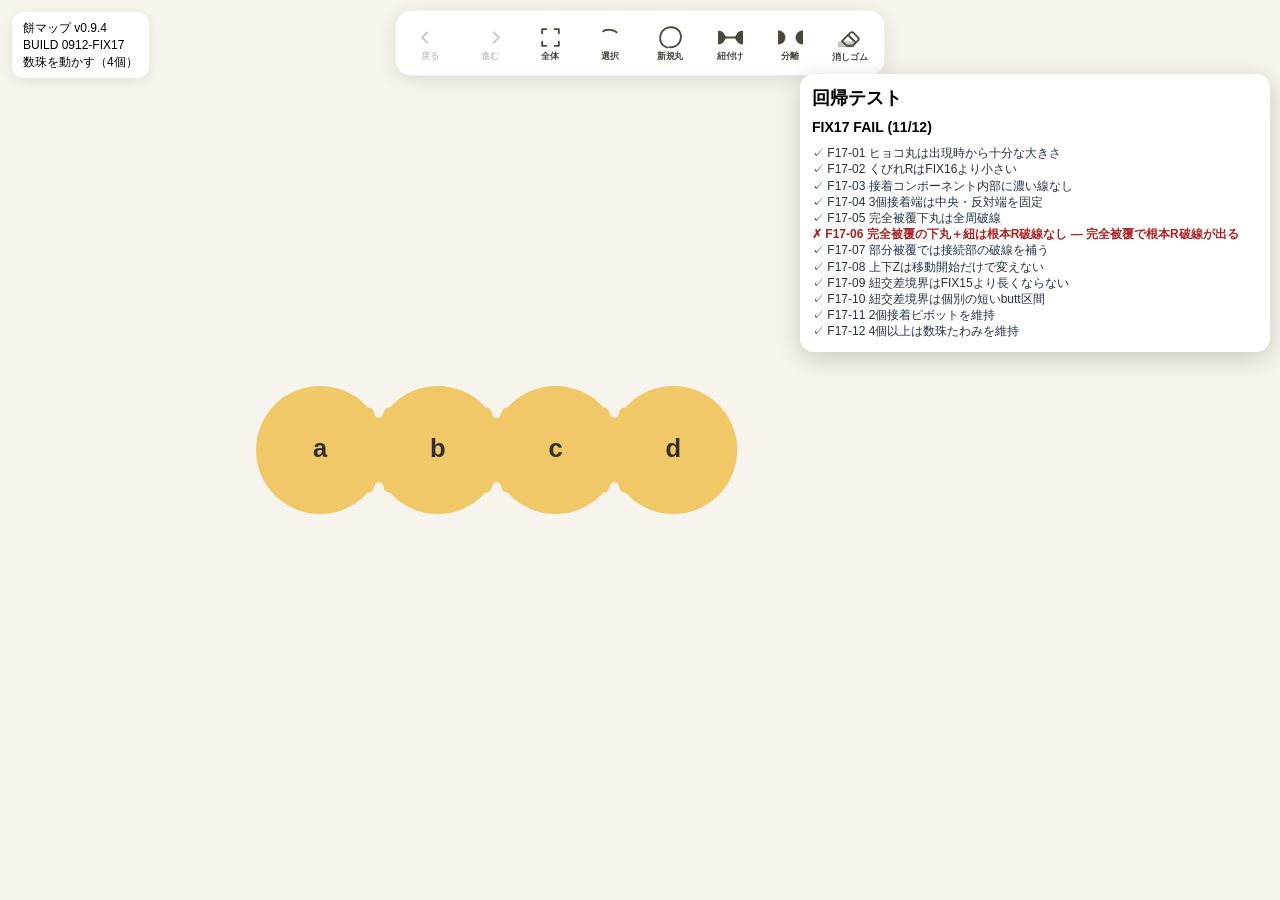
==== regression.html @ a279196e "Load FIX17 regression page" ====
<!doctype html><html lang="ja"><head><meta charset="utf-8"><meta name="viewport" content="width=device-width,initial-scale=1,maximum-scale=1,user-scalable=no,viewport-fit=cover"><title>餅マップ 回帰テスト FIX17</title><link rel="stylesheet" href="style.css?v=0912-fix17"><style>#regressionPanel{position:fixed;top:74px;right:10px;z-index:20000;width:min(470px,49vw);max-height:calc(100vh - 84px);overflow:auto;background:rgba(255,255,255,.96);padding:12px;border-radius:14px;box-shadow:0 6px 26px rgba(0,0,0,.18);font-size:12px;line-height:1.35}#regressionPanel h2,#regressionPanel h3{margin:0 0 8px}.pass{color:#234}.fail{color:#a22;font-weight:700}@media(max-width:760px){#regressionPanel{width:calc(100vw - 20px);max-height:40vh;top:auto;bottom:10px}}</style></head><body>
<div id="wrap"><svg id="stage" viewBox="0 0 1000 700" preserveAspectRatio="xMidYMid meet"><defs><filter id="outerShadow"><feGaussianBlur in="SourceAlpha" stdDeviation="5"/></filter><filter id="overlapShadow"><feGaussianBlur in="SourceAlpha" stdDeviation="2.2"/></filter></defs><g id="world"><g id="shadowLayer"></g><g id="linksLayer"></g><g id="mergeLayer"></g><g id="liveLayer"></g><g id="overlapLayer"></g><g id="nodesLayer"></g><g id="hiddenLayer"></g><g id="inkLayer"></g><g id="uiLayer"></g></g></svg><div id="status">餅マップ v0.9.4<br>BUILD 0912-FIX17 TEST<br>待機中</div>
<div id="controls"><button id="undoBtn" disabled aria-label="戻る"><svg class="tool-icon" viewBox="0 0 24 24"><path d="M9 7 4 12l5 5"/></svg><span class="tool-label">戻る</span></button><button id="redoBtn" disabled aria-label="進む"><svg class="tool-icon" viewBox="0 0 24 24"><path d="m15 7 5 5-5 5"/></svg><span class="tool-label">進む</span></button><button id="fitBtn" aria-label="全体表示"><svg class="tool-icon" viewBox="0 0 24 24"><path d="M8 4H4v4M16 4h4v4M4 16v4h4M20 16v4h-4"/></svg><span class="tool-label">全体</span></button><button id="selectBtn" aria-label="選択"><svg class="tool-icon" viewBox="0 0 24 24"><path d="M5 6c2-2 10-2 13 1"/></svg><span class="tool-label">選択</span></button><button id="newBtn" aria-label="新規丸"><svg class="tool-icon custom-icon" viewBox="0 0 28 28"><path data-icon-part="scribble" d="M10.5 25.2C4.2 23.8 1.3 18.1 2.7 11.8 4.2 5.1 10.4 1.5 17.1 2.8 23.9 4.1 27.2 10.6 25.1 17.2 23.4 22.7 18.2 25.5 12.8 24.9"/></svg><span class="tool-label">新規丸</span></button><button id="linkBtn" aria-label="紐付け"><svg class="tool-icon custom-icon" viewBox="0 0 28 22"><path data-icon-part="fill" d="M0 3.3C4.7 3.3 6.6 5.6 7.8 8.4 8.2 9.4 8.8 9.8 10 9.8H18C19.2 9.8 19.8 9.4 20.2 8.4 21.4 5.6 23.3 3.3 28 3.3V18.7C23.3 18.7 21.4 16.4 20.2 13.6 19.8 12.6 19.2 12.2 18 12.2H10C8.8 12.2 8.2 12.6 7.8 13.6 6.6 16.4 4.7 18.7 0 18.7Z"/></svg><span class="tool-label">紐付け</span></button><button id="detachBtn" aria-label="分離"><svg class="tool-icon custom-icon" viewBox="0 0 28 22"><path data-icon-part="fill" d="M0 3.2C5 3.2 7.1 6.1 8.2 9.3V12.7C7.1 15.9 5 18.8 0 18.8Z"/><path data-icon-part="fill" d="M28 3.2C23 3.2 20.9 6.1 19.8 9.3V12.7C20.9 15.9 23 18.8 28 18.8Z"/></svg><span class="tool-label">分離</span></button><button id="eraseBtn" aria-label="消しゴム"><svg class="tool-icon icon-eraser" viewBox="0 0 30 24"><path data-icon-part="paper" d="M2 16.2H18.8V22H2Z" fill="currentColor" stroke="none" opacity=".32"/><path d="M6.2 15.8 14.7 7.3c1-1 2.5-1 3.5 0l4.5 4.5c1 1 1 2.5 0 3.5l-5.2 5.2H10.9Z" fill="none" stroke="currentColor" stroke-width="1.9"/><path data-icon-part="divider" d="m12.6 9.4 7 7" fill="none" stroke="currentColor" stroke-width="1.9"/></svg><span class="tool-label">消しゴム</span></button></div>
<div id="contextMenu"><button id="ctxSelect">選択</button><button id="ctxNew">新規丸</button><button id="ctxDelete">削除</button><button id="ctxLink">紐付け（仮）</button><button id="ctxDetach">分離</button></div><div id="confirmDelete"><div class="msg" id="deleteMsg"></div><div class="actions"><button id="cancelDelete">キャンセル</button><button id="doDelete" class="danger">削除</button></div></div><div id="help">回帰テスト</div></div><div id="regressionPanel"><h2>回帰テスト</h2><div id="regressionResults"></div><div id="scenarioButtons"></div></div>
<script src="app-core.js?v=0912-fix17"></script><script src="app-render.js?v=0912-fix17"></script><script src="app-gesture.js?v=0912-fix17"></script><script src="app-ui.js?v=0912-fix17"></script><script src="app-fix6.js?v=0912-fix17"></script><script src="app-fix7.js?v=0912-fix17"></script><script src="app-fix8.js?v=0912-fix17"></script><script src="app-fix9.js?v=0912-fix17"></script><script src="app-fix10.js?v=0912-fix17"></script><script src="app-fix11.js?v=0912-fix17"></script><script src="app-fix12.js?v=0912-fix17"></script><script src="app-fix13.js?v=0912-fix17"></script><script src="app-fix13b.js?v=0912-fix17"></script><script src="app-fix14.js?v=0912-fix17"></script><script src="app-fix14b.js?v=0912-fix17"></script><script src="app-fix15.js?v=0912-fix17"></script><script src="app-fix16.js?v=0912-fix17"></script><script src="app-fix17.js?v=0912-fix17"></script><script src="app-regression17.js?v=0912-fix17"></script></body></html>
---- style.css ----
*{box-sizing:border-box;-webkit-user-select:none;user-select:none;-webkit-touch-callout:none}
html,body{margin:0;width:100%;height:100%;overflow:hidden;background:#f7f4ed;overscroll-behavior:none;touch-action:none;font-family:-apple-system,BlinkMacSystemFont,"Hiragino Sans","Yu Gothic",sans-serif}
#wrap{position:fixed;inset:0;overflow:hidden;touch-action:none}
svg{width:100%;height:100%;display:block;touch-action:none}
.node,.merge-body,.link-body,.live-tip{fill:#f0c867;stroke:#f0c867}.node{stroke:none}.merge-body,.link-body{fill:none;stroke-linecap:round;stroke-linejoin:round;pointer-events:none}.merge-blob{fill:#f0c867;stroke:none;pointer-events:none}.rim{fill:none;stroke:rgba(45,45,45,.07);stroke-width:1.1;stroke-dasharray:4 8;pointer-events:none}.label{fill:#303030;font-size:20px;font-weight:700;text-anchor:middle;dominant-baseline:middle;pointer-events:none}.hidden-outline{fill:none;stroke:#897552;stroke-width:3;stroke-dasharray:9 8;opacity:.9;pointer-events:none}.draw-stroke{fill:none;stroke:#6f6555;stroke-width:5;stroke-linecap:round;stroke-linejoin:round;opacity:.72;pointer-events:none}.pending-x{fill:none;stroke:#6f6555;stroke-width:5;stroke-linecap:round;opacity:.5;pointer-events:none}.resize-ring{fill:none;stroke:#8a7652;stroke-width:3;stroke-dasharray:8 7;pointer-events:none;animation:pulse .7s ease-in-out infinite alternate}.edit-handle{fill:#fff;stroke:#8a7652;stroke-width:4;pointer-events:none}.edit-guide{fill:none;stroke:#8a7652;stroke-width:2;stroke-dasharray:6 7;opacity:.55;pointer-events:none}.cut-ready{fill:none;stroke:#8a7652;stroke-width:3;stroke-dasharray:5 5;opacity:.85;pointer-events:none}.contact-hint-bg{fill:rgba(255,255,255,.94);stroke:rgba(80,65,40,.12);stroke-width:1}.contact-hint{fill:#4f493e;font-size:12px;font-weight:700;text-anchor:middle;dominant-baseline:middle;pointer-events:none}.f13-lasso{fill:rgba(111,101,85,.05);stroke:#6f6555;stroke-width:2.2;stroke-dasharray:7 6;stroke-linecap:round;stroke-linejoin:round;pointer-events:none}@keyframes pulse{from{opacity:.45}to{opacity:1}}
#status{position:fixed;top:calc(12px + env(safe-area-inset-top));left:12px;z-index:10;background:rgba(255,255,255,.92);padding:8px 11px;border-radius:12px;font-size:12px;line-height:1.4;backdrop-filter:blur(8px);-webkit-backdrop-filter:blur(8px);box-shadow:0 3px 14px rgba(0,0,0,.08);pointer-events:none}
#controls{position:fixed!important;left:50%!important;right:auto!important;top:calc(10px + env(safe-area-inset-top))!important;bottom:auto!important;transform:translateX(-50%);z-index:9999!important;display:flex;flex-wrap:nowrap;align-items:center;gap:2px;max-width:calc(100vw - 28px);overflow-x:auto;overflow-y:hidden;padding:5px;background:rgba(255,255,255,.92);border:1px solid rgba(70,60,45,.08);border-radius:16px;box-shadow:0 4px 18px rgba(0,0,0,.10);backdrop-filter:blur(10px);-webkit-backdrop-filter:blur(10px);pointer-events:auto;scrollbar-width:none}#controls::-webkit-scrollbar{display:none}
button{touch-action:manipulation;border:0;border-radius:12px;padding:9px 12px;background:rgba(255,255,255,.96);box-shadow:0 3px 14px rgba(0,0,0,.10);font-weight:700;font-size:13px;color:#333}
#controls button{flex:0 0 58px;width:58px;height:54px;min-width:58px;padding:3px 2px 2px;display:flex;flex-direction:column;align-items:center;justify-content:center;gap:1px;background:transparent;box-shadow:none;border-radius:11px;color:#4c473f}
#controls button:active{transform:translateY(1px);background:rgba(111,101,85,.10)}#controls button.active{background:#6f6555;color:#fff}#controls button.held{outline:2px solid rgba(111,101,85,.58);outline-offset:-3px;box-shadow:inset 0 0 0 2px rgba(255,255,255,.55)}#controls button.active.held{outline-color:rgba(255,255,255,.9)}#controls button:disabled{opacity:.30}
.tool-icon{width:25px;height:25px;display:block;fill:none;stroke:currentColor;stroke-width:1.8;stroke-linecap:round;stroke-linejoin:round;pointer-events:none;overflow:visible}.tool-icon.icon-eraser{width:29px;height:27px}.tool-label{display:block;font-size:9px;line-height:11px;font-weight:700;white-space:nowrap;letter-spacing:-.2px;pointer-events:none}.custom-icon [data-icon-part="fill"]{fill:currentColor;stroke:none}.custom-icon [data-icon-part="scribble"]{fill:none;stroke:currentColor;stroke-width:2;stroke-linecap:round;stroke-linejoin:round}
.selection-ring{fill:none;stroke:#6f6555;stroke-width:2.5;stroke-dasharray:7 6;pointer-events:none}.link-selection{fill:none;stroke:#6f6555;stroke-width:3;stroke-dasharray:7 6;pointer-events:none}
#confirmDelete{display:none;position:fixed;left:50%;bottom:calc(24px + env(safe-area-inset-bottom));transform:translateX(-50%);z-index:20;background:rgba(255,255,255,.96);border-radius:16px;padding:12px;box-shadow:0 7px 24px rgba(0,0,0,.16);min-width:260px;text-align:center}#confirmDelete .msg{font-size:13px;margin-bottom:10px}#confirmDelete .actions{display:flex;gap:8px;justify-content:center}#confirmDelete .danger{background:#b84a3b;color:#fff}
#contextMenu{display:none;position:fixed;z-index:10050;min-width:150px;padding:7px;background:rgba(255,255,255,.98);border-radius:12px;box-shadow:0 8px 28px rgba(0,0,0,.18)}#contextMenu button{display:block;width:100%;text-align:left;box-shadow:none;background:transparent;padding:9px 10px}#contextMenu button:hover{background:rgba(111,101,85,.10)}#help{display:none!important}
@media(max-width:680px){#status{font-size:11px;padding:7px 9px}#controls{left:auto!important;right:8px!important;transform:none;max-width:calc(100vw - 16px)}#controls button{flex-basis:55px;width:55px;min-width:55px}.tool-label{font-size:8.5px}}
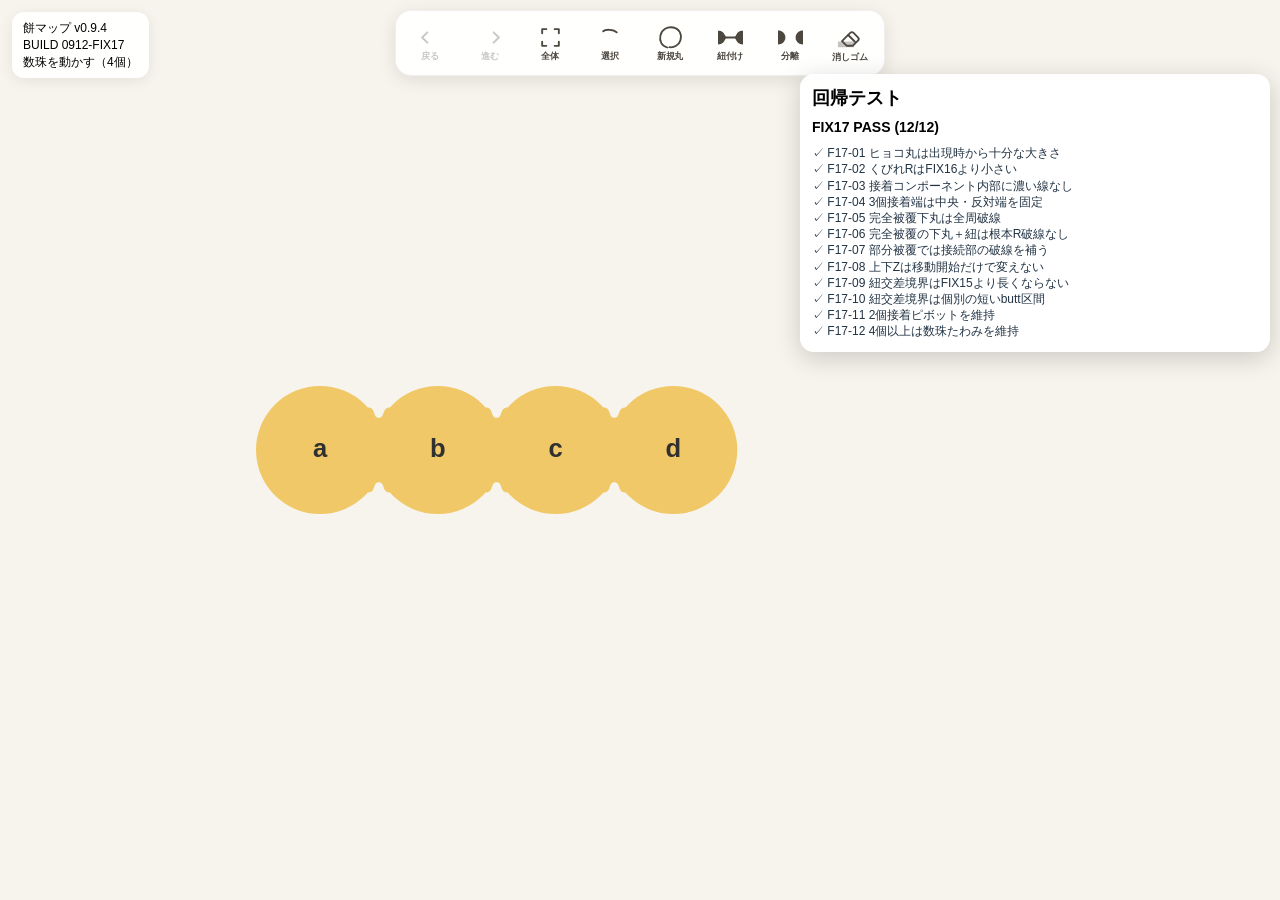
==== commit 7b491d45: "Load FIX17b in regression fixture" ====
--- a/regression.html
+++ b/regression.html
@@ -1,5 +1 @@
-<!doctype html><html lang="ja"><head><meta charset="utf-8"><meta name="viewport" content="width=device-width,initial-scale=1,maximum-scale=1,user-scalable=no,viewport-fit=cover"><title>餅マップ 回帰テスト FIX17</title><link rel="stylesheet" href="style.css?v=0912-fix17"><style>#regressionPanel{position:fixed;top:74px;right:10px;z-index:20000;width:min(470px,49vw);max-height:calc(100vh - 84px);overflow:auto;background:rgba(255,255,255,.96);padding:12px;border-radius:14px;box-shadow:0 6px 26px rgba(0,0,0,.18);font-size:12px;line-height:1.35}#regressionPanel h2,#regressionPanel h3{margin:0 0 8px}.pass{color:#234}.fail{color:#a22;font-weight:700}@media(max-width:760px){#regressionPanel{width:calc(100vw - 20px);max-height:40vh;top:auto;bottom:10px}}</style></head><body>
-<div id="wrap"><svg id="stage" viewBox="0 0 1000 700" preserveAspectRatio="xMidYMid meet"><defs><filter id="outerShadow"><feGaussianBlur in="SourceAlpha" stdDeviation="5"/></filter><filter id="overlapShadow"><feGaussianBlur in="SourceAlpha" stdDeviation="2.2"/></filter></defs><g id="world"><g id="shadowLayer"></g><g id="linksLayer"></g><g id="mergeLayer"></g><g id="liveLayer"></g><g id="overlapLayer"></g><g id="nodesLayer"></g><g id="hiddenLayer"></g><g id="inkLayer"></g><g id="uiLayer"></g></g></svg><div id="status">餅マップ v0.9.4<br>BUILD 0912-FIX17 TEST<br>待機中</div>
-<div id="controls"><button id="undoBtn" disabled aria-label="戻る"><svg class="tool-icon" viewBox="0 0 24 24"><path d="M9 7 4 12l5 5"/></svg><span class="tool-label">戻る</span></button><button id="redoBtn" disabled aria-label="進む"><svg class="tool-icon" viewBox="0 0 24 24"><path d="m15 7 5 5-5 5"/></svg><span class="tool-label">進む</span></button><button id="fitBtn" aria-label="全体表示"><svg class="tool-icon" viewBox="0 0 24 24"><path d="M8 4H4v4M16 4h4v4M4 16v4h4M20 16v4h-4"/></svg><span class="tool-label">全体</span></button><button id="selectBtn" aria-label="選択"><svg class="tool-icon" viewBox="0 0 24 24"><path d="M5 6c2-2 10-2 13 1"/></svg><span class="tool-label">選択</span></button><button id="newBtn" aria-label="新規丸"><svg class="tool-icon custom-icon" viewBox="0 0 28 28"><path data-icon-part="scribble" d="M10.5 25.2C4.2 23.8 1.3 18.1 2.7 11.8 4.2 5.1 10.4 1.5 17.1 2.8 23.9 4.1 27.2 10.6 25.1 17.2 23.4 22.7 18.2 25.5 12.8 24.9"/></svg><span class="tool-label">新規丸</span></button><button id="linkBtn" aria-label="紐付け"><svg class="tool-icon custom-icon" viewBox="0 0 28 22"><path data-icon-part="fill" d="M0 3.3C4.7 3.3 6.6 5.6 7.8 8.4 8.2 9.4 8.8 9.8 10 9.8H18C19.2 9.8 19.8 9.4 20.2 8.4 21.4 5.6 23.3 3.3 28 3.3V18.7C23.3 18.7 21.4 16.4 20.2 13.6 19.8 12.6 19.2 12.2 18 12.2H10C8.8 12.2 8.2 12.6 7.8 13.6 6.6 16.4 4.7 18.7 0 18.7Z"/></svg><span class="tool-label">紐付け</span></button><button id="detachBtn" aria-label="分離"><svg class="tool-icon custom-icon" viewBox="0 0 28 22"><path data-icon-part="fill" d="M0 3.2C5 3.2 7.1 6.1 8.2 9.3V12.7C7.1 15.9 5 18.8 0 18.8Z"/><path data-icon-part="fill" d="M28 3.2C23 3.2 20.9 6.1 19.8 9.3V12.7C20.9 15.9 23 18.8 28 18.8Z"/></svg><span class="tool-label">分離</span></button><button id="eraseBtn" aria-label="消しゴム"><svg class="tool-icon icon-eraser" viewBox="0 0 30 24"><path data-icon-part="paper" d="M2 16.2H18.8V22H2Z" fill="currentColor" stroke="none" opacity=".32"/><path d="M6.2 15.8 14.7 7.3c1-1 2.5-1 3.5 0l4.5 4.5c1 1 1 2.5 0 3.5l-5.2 5.2H10.9Z" fill="none" stroke="currentColor" stroke-width="1.9"/><path data-icon-part="divider" d="m12.6 9.4 7 7" fill="none" stroke="currentColor" stroke-width="1.9"/></svg><span class="tool-label">消しゴム</span></button></div>
-<div id="contextMenu"><button id="ctxSelect">選択</button><button id="ctxNew">新規丸</button><button id="ctxDelete">削除</button><button id="ctxLink">紐付け（仮）</button><button id="ctxDetach">分離</button></div><div id="confirmDelete"><div class="msg" id="deleteMsg"></div><div class="actions"><button id="cancelDelete">キャンセル</button><button id="doDelete" class="danger">削除</button></div></div><div id="help">回帰テスト</div></div><div id="regressionPanel"><h2>回帰テスト</h2><div id="regressionResults"></div><div id="scenarioButtons"></div></div>
-<script src="app-core.js?v=0912-fix17"></script><script src="app-render.js?v=0912-fix17"></script><script src="app-gesture.js?v=0912-fix17"></script><script src="app-ui.js?v=0912-fix17"></script><script src="app-fix6.js?v=0912-fix17"></script><script src="app-fix7.js?v=0912-fix17"></script><script src="app-fix8.js?v=0912-fix17"></script><script src="app-fix9.js?v=0912-fix17"></script><script src="app-fix10.js?v=0912-fix17"></script><script src="app-fix11.js?v=0912-fix17"></script><script src="app-fix12.js?v=0912-fix17"></script><script src="app-fix13.js?v=0912-fix17"></script><script src="app-fix13b.js?v=0912-fix17"></script><script src="app-fix14.js?v=0912-fix17"></script><script src="app-fix14b.js?v=0912-fix17"></script><script src="app-fix15.js?v=0912-fix17"></script><script src="app-fix16.js?v=0912-fix17"></script><script src="app-fix17.js?v=0912-fix17"></script><script src="app-regression17.js?v=0912-fix17"></script></body></html>+<!doctype html><html lang="ja"><head><meta charset="utf-8"><meta name="viewport" content="width=device-width,initial-scale=1,maximum-scale=1,user-scalable=no,viewport-fit=cover"><title>餅マップ 回帰テスト FIX17</title><link rel="stylesheet" href="style.css?v=0912-fix17"><style>#regressionPanel{position:fixed;top:74px;right:10px;z-index:20000;width:min(470px,49vw);max-height:calc(100vh - 84px);overflow:auto;background:rgba(255,255,255,.96);padding:12px;border-radius:14px;box-shadow:0 6px 26px rgba(0,0,0,.18);font-size:12px;line-height:1.35}#regressionPanel h2,#regressionPanel h3{margin:0 0 8px}.pass{color:#234}.fail{color:#a22;font-weight:700}@media(max-width:760px){#regressionPanel{width:calc(100vw - 20px);max-height:40vh;top:auto;bottom:10px}}</style></head><body><div id="wrap"><svg id="stage" viewBox="0 0 1000 700" preserveAspectRatio="xMidYMid meet"><defs><filter id="outerShadow"><feGaussianBlur in="SourceAlpha" stdDeviation="5"/></filter><filter id="overlapShadow"><feGaussianBlur in="SourceAlpha" stdDeviation="2.2"/></filter></defs><g id="world"><g id="shadowLayer"></g><g id="linksLayer"></g><g id="mergeLayer"></g><g id="liveLayer"></g><g id="overlapLayer"></g><g id="nodesLayer"></g><g id="hiddenLayer"></g><g id="inkLayer"></g><g id="uiLayer"></g></g></svg><div id="status">餅マップ v0.9.4<br>BUILD 0912-FIX17 TEST<br>待機中</div><div id="controls"><button id="undoBtn" disabled aria-label="戻る"><svg class="tool-icon" viewBox="0 0 24 24"><path d="M9 7 4 12l5 5"/></svg><span class="tool-label">戻る</span></button><button id="redoBtn" disabled aria-label="進む"><svg class="tool-icon" viewBox="0 0 24 24"><path d="m15 7 5 5-5 5"/></svg><span class="tool-label">進む</span></button><button id="fitBtn" aria-label="全体表示"><svg class="tool-icon" viewBox="0 0 24 24"><path d="M8 4H4v4M16 4h4v4M4 16v4h4M20 16v4h-4"/></svg><span class="tool-label">全体</span></button><button id="selectBtn" aria-label="選択"><svg class="tool-icon" viewBox="0 0 24 24"><path d="M5 6c2-2 10-2 13 1"/></svg><span class="tool-label">選択</span></button><button id="newBtn" aria-label="新規丸"><svg class="tool-icon custom-icon" viewBox="0 0 28 28"><path data-icon-part="scribble" d="M10.5 25.2C4.2 23.8 1.3 18.1 2.7 11.8 4.2 5.1 10.4 1.5 17.1 2.8 23.9 4.1 27.2 10.6 25.1 17.2 23.4 22.7 18.2 25.5 12.8 24.9"/></svg><span class="tool-label">新規丸</span></button><button id="linkBtn" aria-label="紐付け"><svg class="tool-icon custom-icon" viewBox="0 0 28 22"><path data-icon-part="fill" d="M0 3.3C4.7 3.3 6.6 5.6 7.8 8.4 8.2 9.4 8.8 9.8 10 9.8H18C19.2 9.8 19.8 9.4 20.2 8.4 21.4 5.6 23.3 3.3 28 3.3V18.7C23.3 18.7 21.4 16.4 20.2 13.6 19.8 12.6 19.2 12.2 18 12.2H10C8.8 12.2 8.2 12.6 7.8 13.6 6.6 16.4 4.7 18.7 0 18.7Z"/></svg><span class="tool-label">紐付け</span></button><button id="detachBtn" aria-label="分離"><svg class="tool-icon custom-icon" viewBox="0 0 28 22"><path data-icon-part="fill" d="M0 3.2C5 3.2 7.1 6.1 8.2 9.3V12.7C7.1 15.9 5 18.8 0 18.8Z"/><path data-icon-part="fill" d="M28 3.2C23 3.2 20.9 6.1 19.8 9.3V12.7C20.9 15.9 23 18.8 28 18.8Z"/></svg><span class="tool-label">分離</span></button><button id="eraseBtn" aria-label="消しゴム"><svg class="tool-icon icon-eraser" viewBox="0 0 30 24"><path data-icon-part="paper" d="M2 16.2H18.8V22H2Z" fill="currentColor" stroke="none" opacity=".32"/><path d="M6.2 15.8 14.7 7.3c1-1 2.5-1 3.5 0l4.5 4.5c1 1 1 2.5 0 3.5l-5.2 5.2H10.9Z" fill="none" stroke="currentColor" stroke-width="1.9"/><path data-icon-part="divider" d="m12.6 9.4 7 7" fill="none" stroke="currentColor" stroke-width="1.9"/></svg><span class="tool-label">消しゴム</span></button></div><div id="contextMenu"><button id="ctxSelect">選択</button><button id="ctxNew">新規丸</button><button id="ctxDelete">削除</button><button id="ctxLink">紐付け（仮）</button><button id="ctxDetach">分離</button></div><div id="confirmDelete"><div class="msg" id="deleteMsg"></div><div class="actions"><button id="cancelDelete">キャンセル</button><button id="doDelete" class="danger">削除</button></div></div><div id="help">回帰テスト</div></div><div id="regressionPanel"><h2>回帰テスト</h2><div id="regressionResults"></div><div id="scenarioButtons"></div></div><script src="app-core.js?v=0912-fix17"></script><script src="app-render.js?v=0912-fix17"></script><script src="app-gesture.js?v=0912-fix17"></script><script src="app-ui.js?v=0912-fix17"></script><script src="app-fix6.js?v=0912-fix17"></script><script src="app-fix7.js?v=0912-fix17"></script><script src="app-fix8.js?v=0912-fix17"></script><script src="app-fix9.js?v=0912-fix17"></script><script src="app-fix10.js?v=0912-fix17"></script><script src="app-fix11.js?v=0912-fix17"></script><script src="app-fix12.js?v=0912-fix17"></script><script src="app-fix13.js?v=0912-fix17"></script><script src="app-fix13b.js?v=0912-fix17"></script><script src="app-fix14.js?v=0912-fix17"></script><script src="app-fix14b.js?v=0912-fix17"></script><script src="app-fix15.js?v=0912-fix17"></script><script src="app-fix16.js?v=0912-fix17"></script><script src="app-fix17.js?v=0912-fix17"></script><script src="app-fix17b.js?v=0912-fix17"></script><script src="app-regression17.js?v=0912-fix17"></script></body></html>
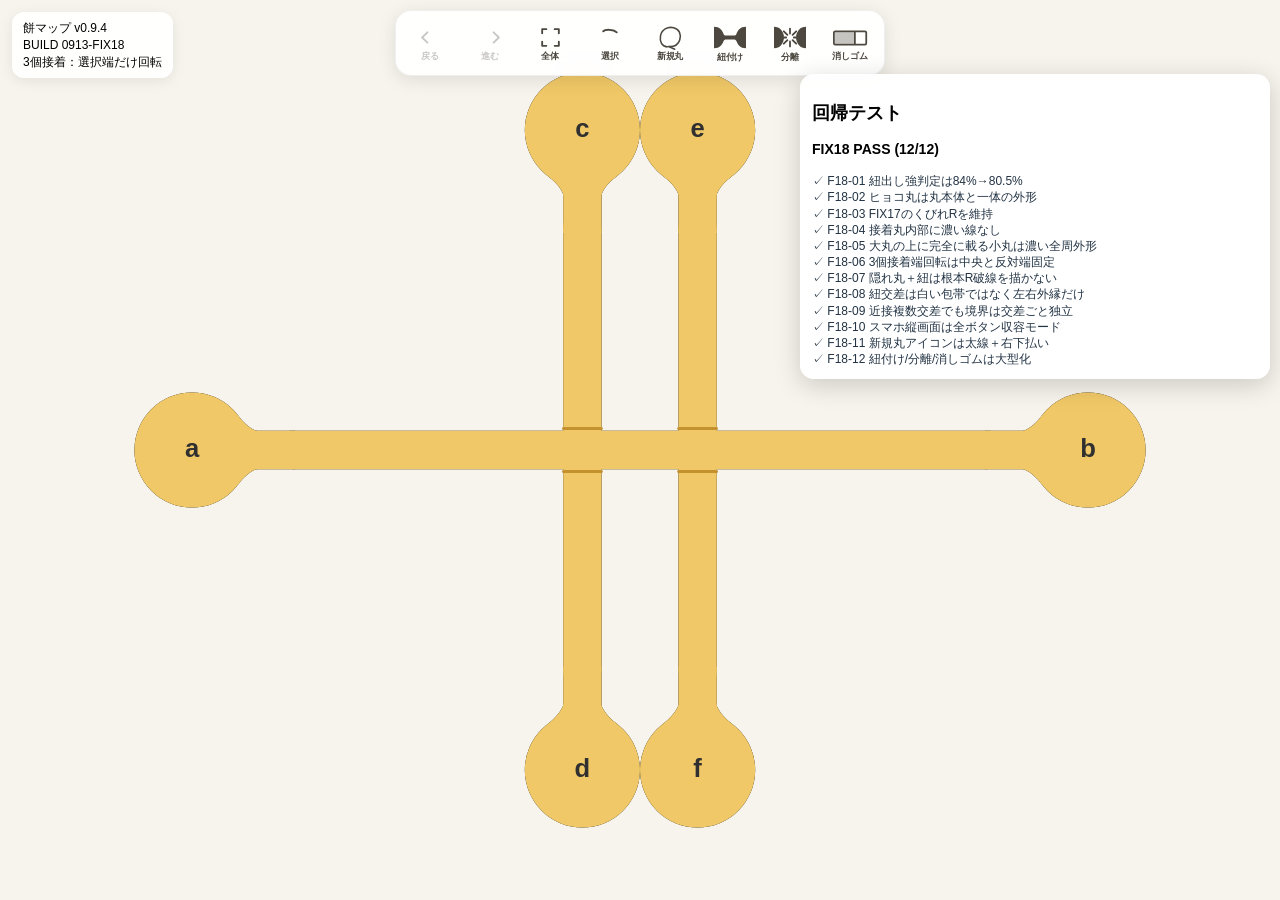
==== commit 882edad6: "Load FIX18 regression fixture" ====
--- a/regression.html
+++ b/regression.html
@@ -1 +1 @@
-<!doctype html><html lang="ja"><head><meta charset="utf-8"><meta name="viewport" content="width=device-width,initial-scale=1,maximum-scale=1,user-scalable=no,viewport-fit=cover"><title>餅マップ 回帰テスト FIX17</title><link rel="stylesheet" href="style.css?v=0912-fix17"><style>#regressionPanel{position:fixed;top:74px;right:10px;z-index:20000;width:min(470px,49vw);max-height:calc(100vh - 84px);overflow:auto;background:rgba(255,255,255,.96);padding:12px;border-radius:14px;box-shadow:0 6px 26px rgba(0,0,0,.18);font-size:12px;line-height:1.35}#regressionPanel h2,#regressionPanel h3{margin:0 0 8px}.pass{color:#234}.fail{color:#a22;font-weight:700}@media(max-width:760px){#regressionPanel{width:calc(100vw - 20px);max-height:40vh;top:auto;bottom:10px}}</style></head><body><div id="wrap"><svg id="stage" viewBox="0 0 1000 700" preserveAspectRatio="xMidYMid meet"><defs><filter id="outerShadow"><feGaussianBlur in="SourceAlpha" stdDeviation="5"/></filter><filter id="overlapShadow"><feGaussianBlur in="SourceAlpha" stdDeviation="2.2"/></filter></defs><g id="world"><g id="shadowLayer"></g><g id="linksLayer"></g><g id="mergeLayer"></g><g id="liveLayer"></g><g id="overlapLayer"></g><g id="nodesLayer"></g><g id="hiddenLayer"></g><g id="inkLayer"></g><g id="uiLayer"></g></g></svg><div id="status">餅マップ v0.9.4<br>BUILD 0912-FIX17 TEST<br>待機中</div><div id="controls"><button id="undoBtn" disabled aria-label="戻る"><svg class="tool-icon" viewBox="0 0 24 24"><path d="M9 7 4 12l5 5"/></svg><span class="tool-label">戻る</span></button><button id="redoBtn" disabled aria-label="進む"><svg class="tool-icon" viewBox="0 0 24 24"><path d="m15 7 5 5-5 5"/></svg><span class="tool-label">進む</span></button><button id="fitBtn" aria-label="全体表示"><svg class="tool-icon" viewBox="0 0 24 24"><path d="M8 4H4v4M16 4h4v4M4 16v4h4M20 16v4h-4"/></svg><span class="tool-label">全体</span></button><button id="selectBtn" aria-label="選択"><svg class="tool-icon" viewBox="0 0 24 24"><path d="M5 6c2-2 10-2 13 1"/></svg><span class="tool-label">選択</span></button><button id="newBtn" aria-label="新規丸"><svg class="tool-icon custom-icon" viewBox="0 0 28 28"><path data-icon-part="scribble" d="M10.5 25.2C4.2 23.8 1.3 18.1 2.7 11.8 4.2 5.1 10.4 1.5 17.1 2.8 23.9 4.1 27.2 10.6 25.1 17.2 23.4 22.7 18.2 25.5 12.8 24.9"/></svg><span class="tool-label">新規丸</span></button><button id="linkBtn" aria-label="紐付け"><svg class="tool-icon custom-icon" viewBox="0 0 28 22"><path data-icon-part="fill" d="M0 3.3C4.7 3.3 6.6 5.6 7.8 8.4 8.2 9.4 8.8 9.8 10 9.8H18C19.2 9.8 19.8 9.4 20.2 8.4 21.4 5.6 23.3 3.3 28 3.3V18.7C23.3 18.7 21.4 16.4 20.2 13.6 19.8 12.6 19.2 12.2 18 12.2H10C8.8 12.2 8.2 12.6 7.8 13.6 6.6 16.4 4.7 18.7 0 18.7Z"/></svg><span class="tool-label">紐付け</span></button><button id="detachBtn" aria-label="分離"><svg class="tool-icon custom-icon" viewBox="0 0 28 22"><path data-icon-part="fill" d="M0 3.2C5 3.2 7.1 6.1 8.2 9.3V12.7C7.1 15.9 5 18.8 0 18.8Z"/><path data-icon-part="fill" d="M28 3.2C23 3.2 20.9 6.1 19.8 9.3V12.7C20.9 15.9 23 18.8 28 18.8Z"/></svg><span class="tool-label">分離</span></button><button id="eraseBtn" aria-label="消しゴム"><svg class="tool-icon icon-eraser" viewBox="0 0 30 24"><path data-icon-part="paper" d="M2 16.2H18.8V22H2Z" fill="currentColor" stroke="none" opacity=".32"/><path d="M6.2 15.8 14.7 7.3c1-1 2.5-1 3.5 0l4.5 4.5c1 1 1 2.5 0 3.5l-5.2 5.2H10.9Z" fill="none" stroke="currentColor" stroke-width="1.9"/><path data-icon-part="divider" d="m12.6 9.4 7 7" fill="none" stroke="currentColor" stroke-width="1.9"/></svg><span class="tool-label">消しゴム</span></button></div><div id="contextMenu"><button id="ctxSelect">選択</button><button id="ctxNew">新規丸</button><button id="ctxDelete">削除</button><button id="ctxLink">紐付け（仮）</button><button id="ctxDetach">分離</button></div><div id="confirmDelete"><div class="msg" id="deleteMsg"></div><div class="actions"><button id="cancelDelete">キャンセル</button><button id="doDelete" class="danger">削除</button></div></div><div id="help">回帰テスト</div></div><div id="regressionPanel"><h2>回帰テスト</h2><div id="regressionResults"></div><div id="scenarioButtons"></div></div><script src="app-core.js?v=0912-fix17"></script><script src="app-render.js?v=0912-fix17"></script><script src="app-gesture.js?v=0912-fix17"></script><script src="app-ui.js?v=0912-fix17"></script><script src="app-fix6.js?v=0912-fix17"></script><script src="app-fix7.js?v=0912-fix17"></script><script src="app-fix8.js?v=0912-fix17"></script><script src="app-fix9.js?v=0912-fix17"></script><script src="app-fix10.js?v=0912-fix17"></script><script src="app-fix11.js?v=0912-fix17"></script><script src="app-fix12.js?v=0912-fix17"></script><script src="app-fix13.js?v=0912-fix17"></script><script src="app-fix13b.js?v=0912-fix17"></script><script src="app-fix14.js?v=0912-fix17"></script><script src="app-fix14b.js?v=0912-fix17"></script><script src="app-fix15.js?v=0912-fix17"></script><script src="app-fix16.js?v=0912-fix17"></script><script src="app-fix17.js?v=0912-fix17"></script><script src="app-fix17b.js?v=0912-fix17"></script><script src="app-regression17.js?v=0912-fix17"></script></body></html>+<!doctype html><html lang="ja"><head><meta charset="utf-8"><meta name="viewport" content="width=device-width,initial-scale=1,maximum-scale=1,user-scalable=no,viewport-fit=cover"><title>餅マップ 回帰テスト FIX18</title><link rel="stylesheet" href="style.css?v=0913-fix18"><style>#regressionPanel{position:fixed;top:74px;right:10px;z-index:20000;width:min(470px,49vw);max-height:calc(100vh - 84px);overflow:auto;background:rgba(255,255,255,.96);padding:12px;border-radius:14px;box-shadow:0 6px 26px rgba(0,0,0,.18);font-size:12px;line-height:1.35}.pass{color:#234}.fail{color:#a22;font-weight:700}</style></head><body><div id="wrap"><svg id="stage" viewBox="0 0 1000 700" preserveAspectRatio="xMidYMid meet"><defs><filter id="outerShadow"><feGaussianBlur in="SourceAlpha" stdDeviation="5"/></filter><filter id="overlapShadow"><feGaussianBlur in="SourceAlpha" stdDeviation="2.2"/></filter></defs><g id="world"><g id="shadowLayer"></g><g id="linksLayer"></g><g id="mergeLayer"></g><g id="liveLayer"></g><g id="overlapLayer"></g><g id="nodesLayer"></g><g id="hiddenLayer"></g><g id="inkLayer"></g><g id="uiLayer"></g></g></svg><div id="status">餅マップ v0.9.4<br>BUILD 0913-FIX18 TEST<br>待機中</div><div id="controls"><button id="undoBtn" disabled><svg class="tool-icon" viewBox="0 0 24 24"><path d="M9 7 4 12l5 5"/></svg><span class="tool-label">戻る</span></button><button id="redoBtn" disabled><svg class="tool-icon" viewBox="0 0 24 24"><path d="m15 7 5 5-5 5"/></svg><span class="tool-label">進む</span></button><button id="fitBtn"><svg class="tool-icon" viewBox="0 0 24 24"><path d="M8 4H4v4M16 4h4v4M4 16v4h4M20 16v4h-4"/></svg><span class="tool-label">全体</span></button><button id="selectBtn"><svg class="tool-icon" viewBox="0 0 24 24"><path d="M5 6c2-2 10-2 13 1"/></svg><span class="tool-label">選択</span></button><button id="newBtn"><svg class="tool-icon custom-icon" viewBox="0 0 28 28"><path data-icon-part="scribble" d="M10 25C4 23 2 16 4 9 7 2 17 1 23 6 28 11 26 21 19 24"/></svg><span class="tool-label">新規丸</span></button><button id="linkBtn"><svg class="tool-icon custom-icon" viewBox="0 0 28 22"><path data-icon-part="fill" d="M0 3h28v16H0Z"/></svg><span class="tool-label">紐付け</span></button><button id="detachBtn"><svg class="tool-icon custom-icon" viewBox="0 0 28 22"><path data-icon-part="fill" d="M0 3h8v16H0ZM20 3h8v16h-8Z"/></svg><span class="tool-label">分離</span></button><button id="eraseBtn"><svg class="tool-icon icon-eraser" viewBox="0 0 30 24"><path data-icon-part="paper" d="M2 16h17v6H2Z"/><path data-icon-part="divider" d="m13 9 7 7"/></svg><span class="tool-label">消しゴム</span></button></div><div id="contextMenu"><button id="ctxSelect">選択</button><button id="ctxNew">新規丸</button><button id="ctxDelete">削除</button><button id="ctxLink">紐付け（仮）</button><button id="ctxDetach">分離</button></div><div id="confirmDelete"><div class="msg" id="deleteMsg"></div><div class="actions"><button id="cancelDelete">キャンセル</button><button id="doDelete">削除</button></div></div><div id="help">回帰テスト</div></div><div id="regressionPanel"><h2>回帰テスト</h2><div id="regressionResults"></div></div><script src="app-core.js?v=0913-fix18"></script><script src="app-render.js?v=0913-fix18"></script><script src="app-gesture.js?v=0913-fix18"></script><script src="app-ui.js?v=0913-fix18"></script><script src="app-fix6.js?v=0913-fix18"></script><script src="app-fix7.js?v=0913-fix18"></script><script src="app-fix8.js?v=0913-fix18"></script><script src="app-fix9.js?v=0913-fix18"></script><script src="app-fix10.js?v=0913-fix18"></script><script src="app-fix11.js?v=0913-fix18"></script><script src="app-fix12.js?v=0913-fix18"></script><script src="app-fix13.js?v=0913-fix18"></script><script src="app-fix13b.js?v=0913-fix18"></script><script src="app-fix14.js?v=0913-fix18"></script><script src="app-fix14b.js?v=0913-fix18"></script><script src="app-fix15.js?v=0913-fix18"></script><script src="app-fix16.js?v=0913-fix18"></script><script src="app-fix17.js?v=0913-fix18"></script><script src="app-fix17b.js?v=0913-fix18"></script><script src="app-fix18.js?v=0913-fix18"></script><script src="app-fix18-ui.js?v=0913-fix18"></script><script src="app-regression18.js?v=0913-fix18"></script></body></html>
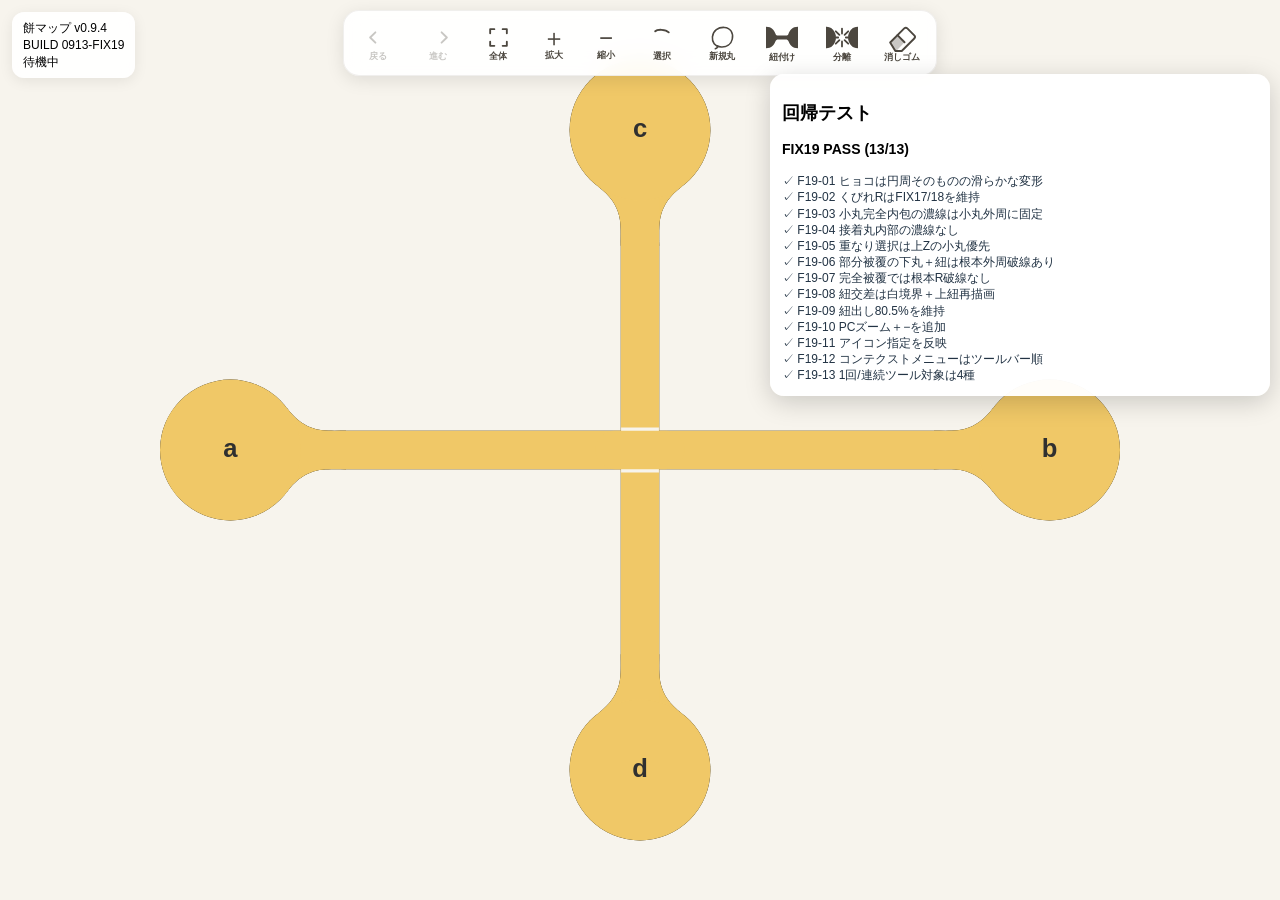
==== commit d1bf8df8: "Load FIX19 regression fixture" ====
--- a/regression.html
+++ b/regression.html
@@ -1 +1 @@
-<!doctype html><html lang="ja"><head><meta charset="utf-8"><meta name="viewport" content="width=device-width,initial-scale=1,maximum-scale=1,user-scalable=no,viewport-fit=cover"><title>餅マップ 回帰テスト FIX18</title><link rel="stylesheet" href="style.css?v=0913-fix18"><style>#regressionPanel{position:fixed;top:74px;right:10px;z-index:20000;width:min(470px,49vw);max-height:calc(100vh - 84px);overflow:auto;background:rgba(255,255,255,.96);padding:12px;border-radius:14px;box-shadow:0 6px 26px rgba(0,0,0,.18);font-size:12px;line-height:1.35}.pass{color:#234}.fail{color:#a22;font-weight:700}</style></head><body><div id="wrap"><svg id="stage" viewBox="0 0 1000 700" preserveAspectRatio="xMidYMid meet"><defs><filter id="outerShadow"><feGaussianBlur in="SourceAlpha" stdDeviation="5"/></filter><filter id="overlapShadow"><feGaussianBlur in="SourceAlpha" stdDeviation="2.2"/></filter></defs><g id="world"><g id="shadowLayer"></g><g id="linksLayer"></g><g id="mergeLayer"></g><g id="liveLayer"></g><g id="overlapLayer"></g><g id="nodesLayer"></g><g id="hiddenLayer"></g><g id="inkLayer"></g><g id="uiLayer"></g></g></svg><div id="status">餅マップ v0.9.4<br>BUILD 0913-FIX18 TEST<br>待機中</div><div id="controls"><button id="undoBtn" disabled><svg class="tool-icon" viewBox="0 0 24 24"><path d="M9 7 4 12l5 5"/></svg><span class="tool-label">戻る</span></button><button id="redoBtn" disabled><svg class="tool-icon" viewBox="0 0 24 24"><path d="m15 7 5 5-5 5"/></svg><span class="tool-label">進む</span></button><button id="fitBtn"><svg class="tool-icon" viewBox="0 0 24 24"><path d="M8 4H4v4M16 4h4v4M4 16v4h4M20 16v4h-4"/></svg><span class="tool-label">全体</span></button><button id="selectBtn"><svg class="tool-icon" viewBox="0 0 24 24"><path d="M5 6c2-2 10-2 13 1"/></svg><span class="tool-label">選択</span></button><button id="newBtn"><svg class="tool-icon custom-icon" viewBox="0 0 28 28"><path data-icon-part="scribble" d="M10 25C4 23 2 16 4 9 7 2 17 1 23 6 28 11 26 21 19 24"/></svg><span class="tool-label">新規丸</span></button><button id="linkBtn"><svg class="tool-icon custom-icon" viewBox="0 0 28 22"><path data-icon-part="fill" d="M0 3h28v16H0Z"/></svg><span class="tool-label">紐付け</span></button><button id="detachBtn"><svg class="tool-icon custom-icon" viewBox="0 0 28 22"><path data-icon-part="fill" d="M0 3h8v16H0ZM20 3h8v16h-8Z"/></svg><span class="tool-label">分離</span></button><button id="eraseBtn"><svg class="tool-icon icon-eraser" viewBox="0 0 30 24"><path data-icon-part="paper" d="M2 16h17v6H2Z"/><path data-icon-part="divider" d="m13 9 7 7"/></svg><span class="tool-label">消しゴム</span></button></div><div id="contextMenu"><button id="ctxSelect">選択</button><button id="ctxNew">新規丸</button><button id="ctxDelete">削除</button><button id="ctxLink">紐付け（仮）</button><button id="ctxDetach">分離</button></div><div id="confirmDelete"><div class="msg" id="deleteMsg"></div><div class="actions"><button id="cancelDelete">キャンセル</button><button id="doDelete">削除</button></div></div><div id="help">回帰テスト</div></div><div id="regressionPanel"><h2>回帰テスト</h2><div id="regressionResults"></div></div><script src="app-core.js?v=0913-fix18"></script><script src="app-render.js?v=0913-fix18"></script><script src="app-gesture.js?v=0913-fix18"></script><script src="app-ui.js?v=0913-fix18"></script><script src="app-fix6.js?v=0913-fix18"></script><script src="app-fix7.js?v=0913-fix18"></script><script src="app-fix8.js?v=0913-fix18"></script><script src="app-fix9.js?v=0913-fix18"></script><script src="app-fix10.js?v=0913-fix18"></script><script src="app-fix11.js?v=0913-fix18"></script><script src="app-fix12.js?v=0913-fix18"></script><script src="app-fix13.js?v=0913-fix18"></script><script src="app-fix13b.js?v=0913-fix18"></script><script src="app-fix14.js?v=0913-fix18"></script><script src="app-fix14b.js?v=0913-fix18"></script><script src="app-fix15.js?v=0913-fix18"></script><script src="app-fix16.js?v=0913-fix18"></script><script src="app-fix17.js?v=0913-fix18"></script><script src="app-fix17b.js?v=0913-fix18"></script><script src="app-fix18.js?v=0913-fix18"></script><script src="app-fix18-ui.js?v=0913-fix18"></script><script src="app-regression18.js?v=0913-fix18"></script></body></html>+<!doctype html><html lang="ja"><head><meta charset="utf-8"><meta name="viewport" content="width=device-width,initial-scale=1,maximum-scale=1,user-scalable=no,viewport-fit=cover"><title>餅マップ 回帰テスト FIX19</title><link rel="stylesheet" href="style.css?v=0913-fix19"><style>#regressionPanel{position:fixed;top:74px;right:10px;z-index:20000;width:min(500px,49vw);max-height:calc(100vh - 84px);overflow:auto;background:rgba(255,255,255,.96);padding:12px;border-radius:14px;box-shadow:0 6px 26px rgba(0,0,0,.18);font-size:12px;line-height:1.35}.pass{color:#234}.fail{color:#a22;font-weight:700}</style></head><body><div id="wrap"><svg id="stage" viewBox="0 0 1000 700" preserveAspectRatio="xMidYMid meet"><defs><filter id="outerShadow"><feGaussianBlur in="SourceAlpha" stdDeviation="5"/></filter><filter id="overlapShadow"><feGaussianBlur in="SourceAlpha" stdDeviation="2.2"/></filter></defs><g id="world"><g id="shadowLayer"></g><g id="linksLayer"></g><g id="mergeLayer"></g><g id="liveLayer"></g><g id="overlapLayer"></g><g id="nodesLayer"></g><g id="hiddenLayer"></g><g id="inkLayer"></g><g id="uiLayer"></g></g></svg><div id="status">餅マップ v0.9.4<br>BUILD 0913-FIX19 TEST<br>待機中</div><div id="controls"><button id="undoBtn" disabled><svg class="tool-icon" viewBox="0 0 24 24"><path d="M9 7 4 12l5 5"/></svg><span class="tool-label">戻る</span></button><button id="redoBtn" disabled><svg class="tool-icon" viewBox="0 0 24 24"><path d="m15 7 5 5-5 5"/></svg><span class="tool-label">進む</span></button><button id="fitBtn"><svg class="tool-icon" viewBox="0 0 24 24"><path d="M8 4H4v4M16 4h4v4M4 16v4h4M20 16v4h-4"/></svg><span class="tool-label">全体</span></button><button id="selectBtn"><svg class="tool-icon" viewBox="0 0 24 24"><path d="M5 6c2-2 10-2 13 1"/></svg><span class="tool-label">選択</span></button><button id="newBtn"><svg class="tool-icon custom-icon" viewBox="0 0 28 28"><path data-icon-part="scribble" d="M10 25C4 23 2 16 4 9 7 2 17 1 23 6 28 11 26 21 19 24"/></svg><span class="tool-label">新規丸</span></button><button id="linkBtn"><svg class="tool-icon custom-icon" viewBox="0 0 28 22"><path data-icon-part="fill" d="M0 3h28v16H0Z"/></svg><span class="tool-label">紐付け</span></button><button id="detachBtn"><svg class="tool-icon custom-icon" viewBox="0 0 28 22"><path data-icon-part="fill" d="M0 3h8v16H0ZM20 3h8v16h-8Z"/></svg><span class="tool-label">分離</span></button><button id="eraseBtn"><svg class="tool-icon icon-eraser" viewBox="0 0 30 24"><path data-icon-part="paper" d="M2 16h17v6H2Z"/><path data-icon-part="divider" d="m13 9 7 7"/></svg><span class="tool-label">消しゴム</span></button></div><div id="contextMenu"><button id="ctxSelect">選択</button><button id="ctxNew">新規丸</button><button id="ctxDelete">削除</button><button id="ctxLink">紐付け（仮）</button><button id="ctxDetach">分離</button></div><div id="confirmDelete"><div class="msg" id="deleteMsg"></div><div class="actions"><button id="cancelDelete">キャンセル</button><button id="doDelete">削除</button></div></div><div id="help">回帰テスト</div></div><div id="regressionPanel"><h2>回帰テスト</h2><div id="regressionResults"></div></div><script src="app-core.js?v=0913-fix19"></script><script src="app-render.js?v=0913-fix19"></script><script src="app-gesture.js?v=0913-fix19"></script><script src="app-ui.js?v=0913-fix19"></script><script src="app-fix6.js?v=0913-fix19"></script><script src="app-fix7.js?v=0913-fix19"></script><script src="app-fix8.js?v=0913-fix19"></script><script src="app-fix9.js?v=0913-fix19"></script><script src="app-fix10.js?v=0913-fix19"></script><script src="app-fix11.js?v=0913-fix19"></script><script src="app-fix12.js?v=0913-fix19"></script><script src="app-fix13.js?v=0913-fix19"></script><script src="app-fix13b.js?v=0913-fix19"></script><script src="app-fix14.js?v=0913-fix19"></script><script src="app-fix14b.js?v=0913-fix19"></script><script src="app-fix15.js?v=0913-fix19"></script><script src="app-fix16.js?v=0913-fix19"></script><script src="app-fix17.js?v=0913-fix19"></script><script src="app-fix17b.js?v=0913-fix19"></script><script src="app-fix18.js?v=0913-fix19"></script><script src="app-fix18-ui.js?v=0913-fix19"></script><script src="app-fix19.js?v=0913-fix19"></script><script src="app-fix19-hit.js?v=0913-fix19"></script><script src="app-fix19-ui.js?v=0913-fix19"></script><script src="app-regression19.js?v=0913-fix19"></script></body></html>
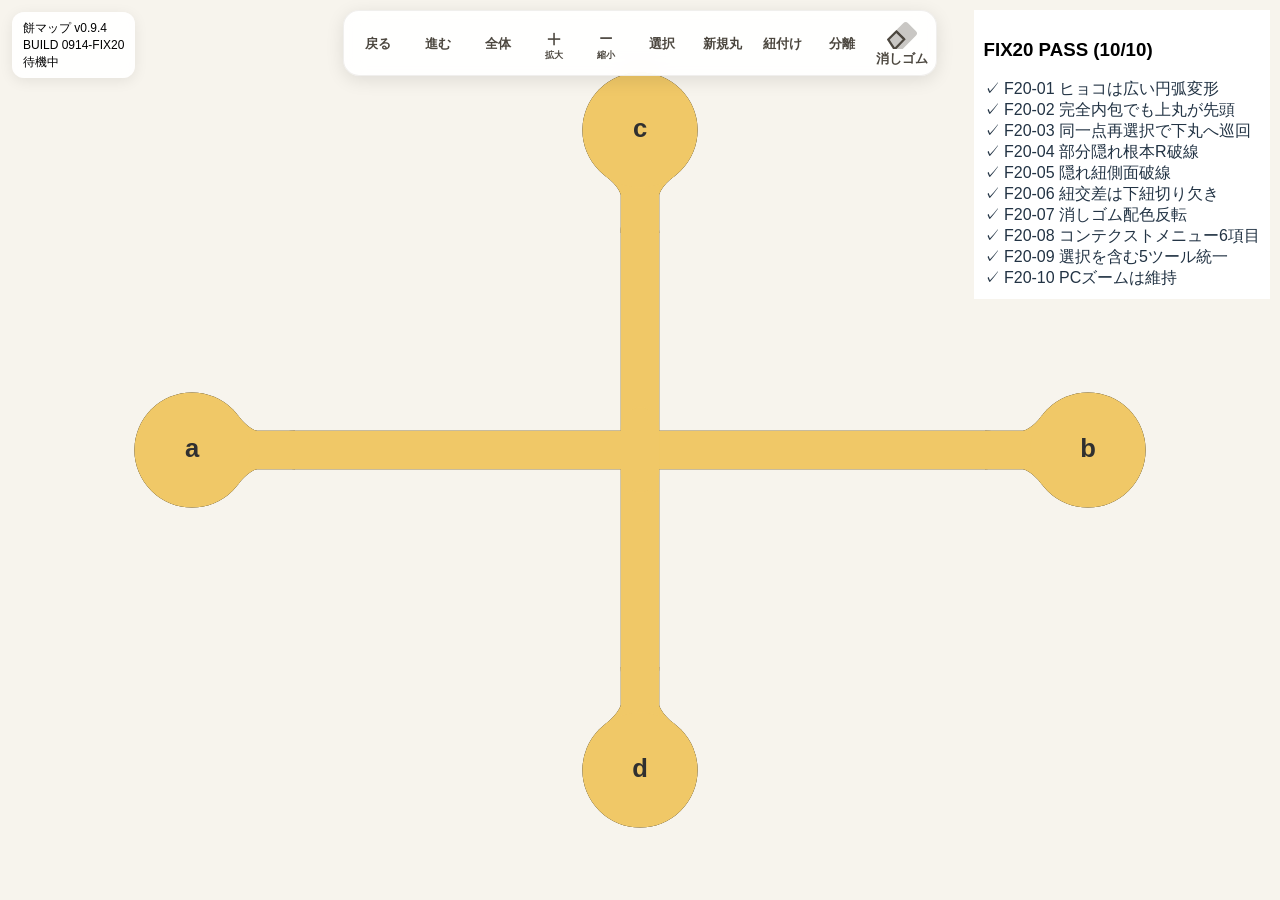
==== commit e3f0dfcb: "Load FIX20 regression suite" ====
--- a/regression.html
+++ b/regression.html
@@ -1 +1 @@
-<!doctype html><html lang="ja"><head><meta charset="utf-8"><meta name="viewport" content="width=device-width,initial-scale=1,maximum-scale=1,user-scalable=no,viewport-fit=cover"><title>餅マップ 回帰テスト FIX19</title><link rel="stylesheet" href="style.css?v=0913-fix19"><style>#regressionPanel{position:fixed;top:74px;right:10px;z-index:20000;width:min(500px,49vw);max-height:calc(100vh - 84px);overflow:auto;background:rgba(255,255,255,.96);padding:12px;border-radius:14px;box-shadow:0 6px 26px rgba(0,0,0,.18);font-size:12px;line-height:1.35}.pass{color:#234}.fail{color:#a22;font-weight:700}</style></head><body><div id="wrap"><svg id="stage" viewBox="0 0 1000 700" preserveAspectRatio="xMidYMid meet"><defs><filter id="outerShadow"><feGaussianBlur in="SourceAlpha" stdDeviation="5"/></filter><filter id="overlapShadow"><feGaussianBlur in="SourceAlpha" stdDeviation="2.2"/></filter></defs><g id="world"><g id="shadowLayer"></g><g id="linksLayer"></g><g id="mergeLayer"></g><g id="liveLayer"></g><g id="overlapLayer"></g><g id="nodesLayer"></g><g id="hiddenLayer"></g><g id="inkLayer"></g><g id="uiLayer"></g></g></svg><div id="status">餅マップ v0.9.4<br>BUILD 0913-FIX19 TEST<br>待機中</div><div id="controls"><button id="undoBtn" disabled><svg class="tool-icon" viewBox="0 0 24 24"><path d="M9 7 4 12l5 5"/></svg><span class="tool-label">戻る</span></button><button id="redoBtn" disabled><svg class="tool-icon" viewBox="0 0 24 24"><path d="m15 7 5 5-5 5"/></svg><span class="tool-label">進む</span></button><button id="fitBtn"><svg class="tool-icon" viewBox="0 0 24 24"><path d="M8 4H4v4M16 4h4v4M4 16v4h4M20 16v4h-4"/></svg><span class="tool-label">全体</span></button><button id="selectBtn"><svg class="tool-icon" viewBox="0 0 24 24"><path d="M5 6c2-2 10-2 13 1"/></svg><span class="tool-label">選択</span></button><button id="newBtn"><svg class="tool-icon custom-icon" viewBox="0 0 28 28"><path data-icon-part="scribble" d="M10 25C4 23 2 16 4 9 7 2 17 1 23 6 28 11 26 21 19 24"/></svg><span class="tool-label">新規丸</span></button><button id="linkBtn"><svg class="tool-icon custom-icon" viewBox="0 0 28 22"><path data-icon-part="fill" d="M0 3h28v16H0Z"/></svg><span class="tool-label">紐付け</span></button><button id="detachBtn"><svg class="tool-icon custom-icon" viewBox="0 0 28 22"><path data-icon-part="fill" d="M0 3h8v16H0ZM20 3h8v16h-8Z"/></svg><span class="tool-label">分離</span></button><button id="eraseBtn"><svg class="tool-icon icon-eraser" viewBox="0 0 30 24"><path data-icon-part="paper" d="M2 16h17v6H2Z"/><path data-icon-part="divider" d="m13 9 7 7"/></svg><span class="tool-label">消しゴム</span></button></div><div id="contextMenu"><button id="ctxSelect">選択</button><button id="ctxNew">新規丸</button><button id="ctxDelete">削除</button><button id="ctxLink">紐付け（仮）</button><button id="ctxDetach">分離</button></div><div id="confirmDelete"><div class="msg" id="deleteMsg"></div><div class="actions"><button id="cancelDelete">キャンセル</button><button id="doDelete">削除</button></div></div><div id="help">回帰テスト</div></div><div id="regressionPanel"><h2>回帰テスト</h2><div id="regressionResults"></div></div><script src="app-core.js?v=0913-fix19"></script><script src="app-render.js?v=0913-fix19"></script><script src="app-gesture.js?v=0913-fix19"></script><script src="app-ui.js?v=0913-fix19"></script><script src="app-fix6.js?v=0913-fix19"></script><script src="app-fix7.js?v=0913-fix19"></script><script src="app-fix8.js?v=0913-fix19"></script><script src="app-fix9.js?v=0913-fix19"></script><script src="app-fix10.js?v=0913-fix19"></script><script src="app-fix11.js?v=0913-fix19"></script><script src="app-fix12.js?v=0913-fix19"></script><script src="app-fix13.js?v=0913-fix19"></script><script src="app-fix13b.js?v=0913-fix19"></script><script src="app-fix14.js?v=0913-fix19"></script><script src="app-fix14b.js?v=0913-fix19"></script><script src="app-fix15.js?v=0913-fix19"></script><script src="app-fix16.js?v=0913-fix19"></script><script src="app-fix17.js?v=0913-fix19"></script><script src="app-fix17b.js?v=0913-fix19"></script><script src="app-fix18.js?v=0913-fix19"></script><script src="app-fix18-ui.js?v=0913-fix19"></script><script src="app-fix19.js?v=0913-fix19"></script><script src="app-fix19-hit.js?v=0913-fix19"></script><script src="app-fix19-ui.js?v=0913-fix19"></script><script src="app-regression19.js?v=0913-fix19"></script></body></html>+<!doctype html><html lang="ja"><head><meta charset="utf-8"><meta name="viewport" content="width=device-width,initial-scale=1"><title>餅マップ 回帰 FIX20</title><link rel="stylesheet" href="style.css?v=0914-fix20"><style>#regressionPanel{position:fixed;top:10px;right:10px;z-index:99999;background:#fff;padding:10px;max-height:95vh;overflow:auto}.fail{color:#a22}.pass{color:#234}</style></head><body><div id="wrap"><svg id="stage" viewBox="0 0 1000 700"><g id="world"><g id="shadowLayer"></g><g id="linksLayer"></g><g id="mergeLayer"></g><g id="liveLayer"></g><g id="overlapLayer"></g><g id="nodesLayer"></g><g id="hiddenLayer"></g><g id="inkLayer"></g><g id="uiLayer"></g></g></svg><div id="status"></div><div id="controls"><button id="undoBtn">戻る</button><button id="redoBtn">進む</button><button id="fitBtn">全体</button><button id="selectBtn">選択</button><button id="newBtn">新規丸</button><button id="linkBtn">紐付け</button><button id="detachBtn">分離</button><button id="eraseBtn"><svg><path data-icon-part="paper"/></svg>消しゴム</button></div><div id="contextMenu"></div><div id="confirmDelete" style="display:none"><div id="deleteMsg"></div><button id="cancelDelete"></button><button id="doDelete"></button></div><div id="help"></div></div><div id="regressionPanel"><div id="regressionResults"></div></div><script src="app-core.js?v=0914-fix20"></script><script src="app-render.js?v=0914-fix20"></script><script src="app-gesture.js?v=0914-fix20"></script><script src="app-ui.js?v=0914-fix20"></script><script src="app-fix6.js?v=0914-fix20"></script><script src="app-fix7.js?v=0914-fix20"></script><script src="app-fix8.js?v=0914-fix20"></script><script src="app-fix9.js?v=0914-fix20"></script><script src="app-fix10.js?v=0914-fix20"></script><script src="app-fix11.js?v=0914-fix20"></script><script src="app-fix12.js?v=0914-fix20"></script><script src="app-fix13.js?v=0914-fix20"></script><script src="app-fix13b.js?v=0914-fix20"></script><script src="app-fix14.js?v=0914-fix20"></script><script src="app-fix14b.js?v=0914-fix20"></script><script src="app-fix15.js?v=0914-fix20"></script><script src="app-fix16.js?v=0914-fix20"></script><script src="app-fix17.js?v=0914-fix20"></script><script src="app-fix17b.js?v=0914-fix20"></script><script src="app-fix18.js?v=0914-fix20"></script><script src="app-fix18-ui.js?v=0914-fix20"></script><script src="app-fix19.js?v=0914-fix20"></script><script src="app-fix19-hit.js?v=0914-fix20"></script><script src="app-fix19-ui.js?v=0914-fix20"></script><script src="app-fix20.js?v=0914-fix20"></script><script src="app-fix20-hit.js?v=0914-fix20"></script><script src="app-fix20-ui.js?v=0914-fix20"></script><script src="app-regression20.js?v=0914-fix20"></script></body></html>
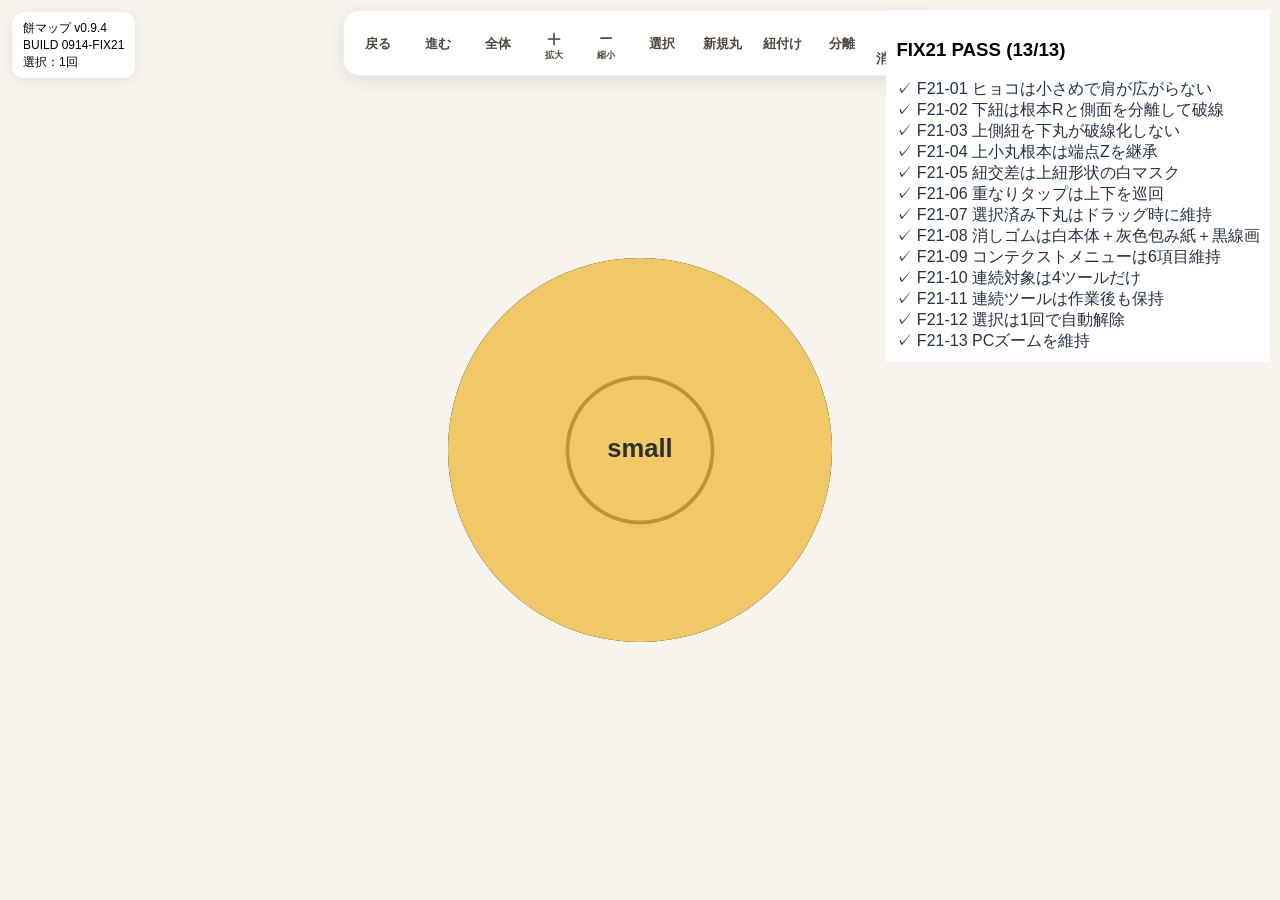
==== commit a666d4ad: "Load FIX21 regression suite" ====
--- a/regression.html
+++ b/regression.html
@@ -1 +1 @@
-<!doctype html><html lang="ja"><head><meta charset="utf-8"><meta name="viewport" content="width=device-width,initial-scale=1"><title>餅マップ 回帰 FIX20</title><link rel="stylesheet" href="style.css?v=0914-fix20"><style>#regressionPanel{position:fixed;top:10px;right:10px;z-index:99999;background:#fff;padding:10px;max-height:95vh;overflow:auto}.fail{color:#a22}.pass{color:#234}</style></head><body><div id="wrap"><svg id="stage" viewBox="0 0 1000 700"><g id="world"><g id="shadowLayer"></g><g id="linksLayer"></g><g id="mergeLayer"></g><g id="liveLayer"></g><g id="overlapLayer"></g><g id="nodesLayer"></g><g id="hiddenLayer"></g><g id="inkLayer"></g><g id="uiLayer"></g></g></svg><div id="status"></div><div id="controls"><button id="undoBtn">戻る</button><button id="redoBtn">進む</button><button id="fitBtn">全体</button><button id="selectBtn">選択</button><button id="newBtn">新規丸</button><button id="linkBtn">紐付け</button><button id="detachBtn">分離</button><button id="eraseBtn"><svg><path data-icon-part="paper"/></svg>消しゴム</button></div><div id="contextMenu"></div><div id="confirmDelete" style="display:none"><div id="deleteMsg"></div><button id="cancelDelete"></button><button id="doDelete"></button></div><div id="help"></div></div><div id="regressionPanel"><div id="regressionResults"></div></div><script src="app-core.js?v=0914-fix20"></script><script src="app-render.js?v=0914-fix20"></script><script src="app-gesture.js?v=0914-fix20"></script><script src="app-ui.js?v=0914-fix20"></script><script src="app-fix6.js?v=0914-fix20"></script><script src="app-fix7.js?v=0914-fix20"></script><script src="app-fix8.js?v=0914-fix20"></script><script src="app-fix9.js?v=0914-fix20"></script><script src="app-fix10.js?v=0914-fix20"></script><script src="app-fix11.js?v=0914-fix20"></script><script src="app-fix12.js?v=0914-fix20"></script><script src="app-fix13.js?v=0914-fix20"></script><script src="app-fix13b.js?v=0914-fix20"></script><script src="app-fix14.js?v=0914-fix20"></script><script src="app-fix14b.js?v=0914-fix20"></script><script src="app-fix15.js?v=0914-fix20"></script><script src="app-fix16.js?v=0914-fix20"></script><script src="app-fix17.js?v=0914-fix20"></script><script src="app-fix17b.js?v=0914-fix20"></script><script src="app-fix18.js?v=0914-fix20"></script><script src="app-fix18-ui.js?v=0914-fix20"></script><script src="app-fix19.js?v=0914-fix20"></script><script src="app-fix19-hit.js?v=0914-fix20"></script><script src="app-fix19-ui.js?v=0914-fix20"></script><script src="app-fix20.js?v=0914-fix20"></script><script src="app-fix20-hit.js?v=0914-fix20"></script><script src="app-fix20-ui.js?v=0914-fix20"></script><script src="app-regression20.js?v=0914-fix20"></script></body></html>+<!doctype html><html lang="ja"><head><meta charset="utf-8"><meta name="viewport" content="width=device-width,initial-scale=1"><title>餅マップ 回帰 FIX21</title><link rel="stylesheet" href="style.css?v=0914-fix21"><style>#regressionPanel{position:fixed;top:10px;right:10px;z-index:99999;background:#fff;padding:10px;max-height:95vh;overflow:auto}.fail{color:#a22}.pass{color:#234}</style></head><body><div id="wrap"><svg id="stage" viewBox="0 0 1000 700"><g id="world"><g id="shadowLayer"></g><g id="linksLayer"></g><g id="mergeLayer"></g><g id="liveLayer"></g><g id="overlapLayer"></g><g id="nodesLayer"></g><g id="hiddenLayer"></g><g id="inkLayer"></g><g id="uiLayer"></g></g></svg><div id="status"></div><div id="controls"><button id="undoBtn">戻る</button><button id="redoBtn">進む</button><button id="fitBtn">全体</button><button id="selectBtn">選択</button><button id="newBtn">新規丸</button><button id="linkBtn">紐付け</button><button id="detachBtn">分離</button><button id="eraseBtn"><svg><path data-icon-part="paper"/></svg>消しゴム</button></div><div id="contextMenu"></div><div id="confirmDelete" style="display:none"><div id="deleteMsg"></div><button id="cancelDelete"></button><button id="doDelete"></button></div><div id="help"></div></div><div id="regressionPanel"><div id="regressionResults"></div></div><script src="app-core.js?v=0914-fix21"></script><script src="app-render.js?v=0914-fix21"></script><script src="app-gesture.js?v=0914-fix21"></script><script src="app-ui.js?v=0914-fix21"></script><script src="app-fix6.js?v=0914-fix21"></script><script src="app-fix7.js?v=0914-fix21"></script><script src="app-fix8.js?v=0914-fix21"></script><script src="app-fix9.js?v=0914-fix21"></script><script src="app-fix10.js?v=0914-fix21"></script><script src="app-fix11.js?v=0914-fix21"></script><script src="app-fix12.js?v=0914-fix21"></script><script src="app-fix13.js?v=0914-fix21"></script><script src="app-fix13b.js?v=0914-fix21"></script><script src="app-fix14.js?v=0914-fix21"></script><script src="app-fix14b.js?v=0914-fix21"></script><script src="app-fix15.js?v=0914-fix21"></script><script src="app-fix16.js?v=0914-fix21"></script><script src="app-fix17.js?v=0914-fix21"></script><script src="app-fix17b.js?v=0914-fix21"></script><script src="app-fix18.js?v=0914-fix21"></script><script src="app-fix18-ui.js?v=0914-fix21"></script><script src="app-fix19.js?v=0914-fix21"></script><script src="app-fix19-hit.js?v=0914-fix21"></script><script src="app-fix19-ui.js?v=0914-fix21"></script><script src="app-fix20.js?v=0914-fix21"></script><script src="app-fix20-hit.js?v=0914-fix21"></script><script src="app-fix20-ui.js?v=0914-fix21"></script><script src="app-fix21.js?v=0914-fix21"></script><script src="app-fix21-hit.js?v=0914-fix21"></script><script src="app-fix21-ui.js?v=0914-fix21"></script><script src="app-regression21.js?v=0914-fix21"></script></body></html>
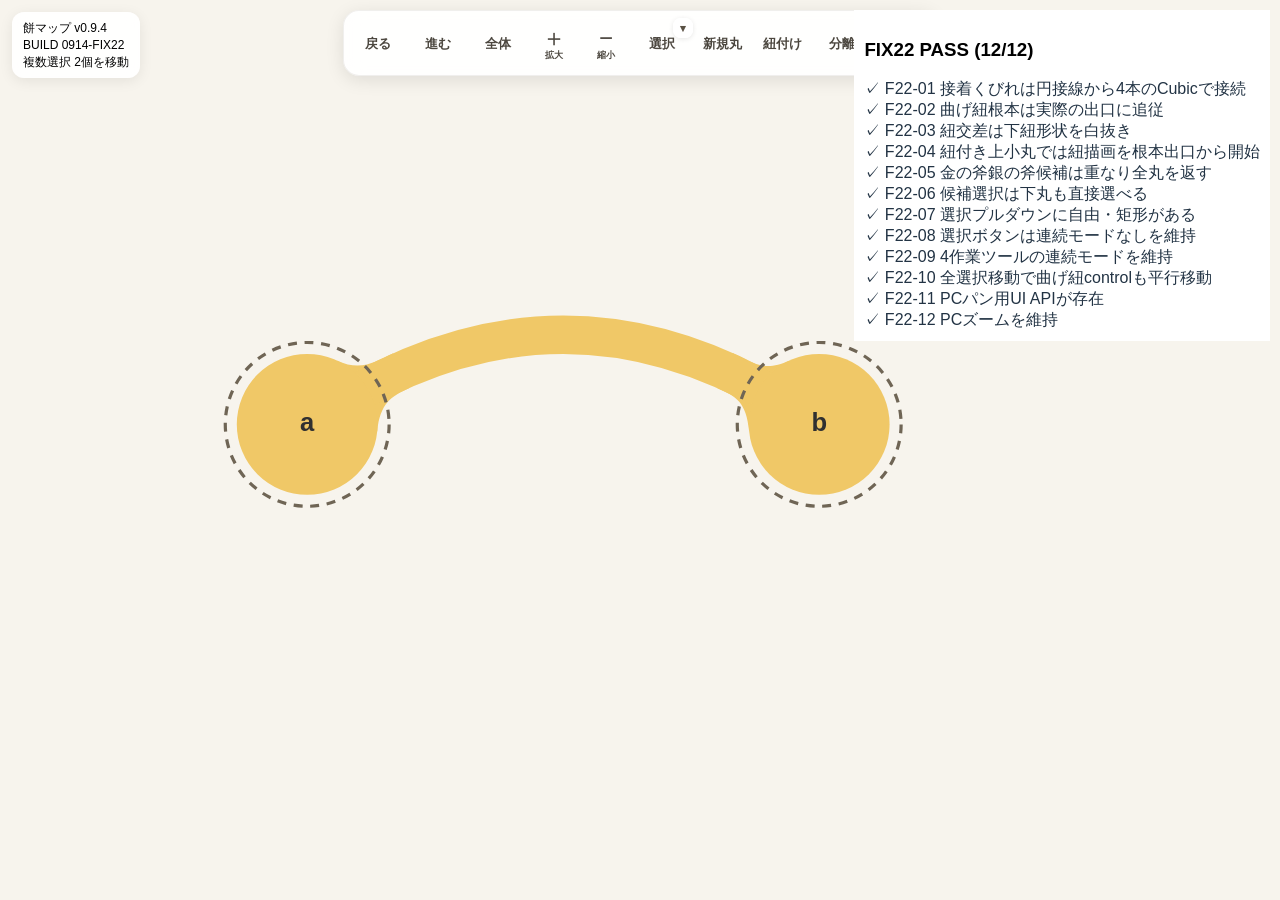
==== commit ff130588: "Load FIX22 regression suite" ====
--- a/regression.html
+++ b/regression.html
@@ -1 +1 @@
-<!doctype html><html lang="ja"><head><meta charset="utf-8"><meta name="viewport" content="width=device-width,initial-scale=1"><title>餅マップ 回帰 FIX21</title><link rel="stylesheet" href="style.css?v=0914-fix21"><style>#regressionPanel{position:fixed;top:10px;right:10px;z-index:99999;background:#fff;padding:10px;max-height:95vh;overflow:auto}.fail{color:#a22}.pass{color:#234}</style></head><body><div id="wrap"><svg id="stage" viewBox="0 0 1000 700"><g id="world"><g id="shadowLayer"></g><g id="linksLayer"></g><g id="mergeLayer"></g><g id="liveLayer"></g><g id="overlapLayer"></g><g id="nodesLayer"></g><g id="hiddenLayer"></g><g id="inkLayer"></g><g id="uiLayer"></g></g></svg><div id="status"></div><div id="controls"><button id="undoBtn">戻る</button><button id="redoBtn">進む</button><button id="fitBtn">全体</button><button id="selectBtn">選択</button><button id="newBtn">新規丸</button><button id="linkBtn">紐付け</button><button id="detachBtn">分離</button><button id="eraseBtn"><svg><path data-icon-part="paper"/></svg>消しゴム</button></div><div id="contextMenu"></div><div id="confirmDelete" style="display:none"><div id="deleteMsg"></div><button id="cancelDelete"></button><button id="doDelete"></button></div><div id="help"></div></div><div id="regressionPanel"><div id="regressionResults"></div></div><script src="app-core.js?v=0914-fix21"></script><script src="app-render.js?v=0914-fix21"></script><script src="app-gesture.js?v=0914-fix21"></script><script src="app-ui.js?v=0914-fix21"></script><script src="app-fix6.js?v=0914-fix21"></script><script src="app-fix7.js?v=0914-fix21"></script><script src="app-fix8.js?v=0914-fix21"></script><script src="app-fix9.js?v=0914-fix21"></script><script src="app-fix10.js?v=0914-fix21"></script><script src="app-fix11.js?v=0914-fix21"></script><script src="app-fix12.js?v=0914-fix21"></script><script src="app-fix13.js?v=0914-fix21"></script><script src="app-fix13b.js?v=0914-fix21"></script><script src="app-fix14.js?v=0914-fix21"></script><script src="app-fix14b.js?v=0914-fix21"></script><script src="app-fix15.js?v=0914-fix21"></script><script src="app-fix16.js?v=0914-fix21"></script><script src="app-fix17.js?v=0914-fix21"></script><script src="app-fix17b.js?v=0914-fix21"></script><script src="app-fix18.js?v=0914-fix21"></script><script src="app-fix18-ui.js?v=0914-fix21"></script><script src="app-fix19.js?v=0914-fix21"></script><script src="app-fix19-hit.js?v=0914-fix21"></script><script src="app-fix19-ui.js?v=0914-fix21"></script><script src="app-fix20.js?v=0914-fix21"></script><script src="app-fix20-hit.js?v=0914-fix21"></script><script src="app-fix20-ui.js?v=0914-fix21"></script><script src="app-fix21.js?v=0914-fix21"></script><script src="app-fix21-hit.js?v=0914-fix21"></script><script src="app-fix21-ui.js?v=0914-fix21"></script><script src="app-regression21.js?v=0914-fix21"></script></body></html>+<!doctype html><html lang="ja"><head><meta charset="utf-8"><meta name="viewport" content="width=device-width,initial-scale=1"><title>餅マップ 回帰 FIX22</title><link rel="stylesheet" href="style.css?v=0914-fix21"><link rel="stylesheet" href="style-fix22.css?v=0914-fix22"><style>#regressionPanel{position:fixed;top:10px;right:10px;z-index:99999;background:#fff;padding:10px;max-height:95vh;overflow:auto}.fail{color:#a22}.pass{color:#234}</style></head><body><div id="wrap"><svg id="stage" viewBox="0 0 1000 700"><g id="world"><g id="shadowLayer"></g><g id="linksLayer"></g><g id="mergeLayer"></g><g id="liveLayer"></g><g id="overlapLayer"></g><g id="nodesLayer"></g><g id="hiddenLayer"></g><g id="inkLayer"></g><g id="uiLayer"></g></g></svg><div id="status"></div><div id="controls"><button id="undoBtn">戻る</button><button id="redoBtn">進む</button><button id="fitBtn">全体</button><button id="selectBtn">選択</button><button id="newBtn">新規丸</button><button id="linkBtn">紐付け</button><button id="detachBtn">分離</button><button id="eraseBtn"><svg><path data-icon-part="paper"/></svg>消しゴム</button></div><div id="contextMenu"></div><div id="confirmDelete" style="display:none"><div id="deleteMsg"></div><button id="cancelDelete"></button><button id="doDelete"></button></div><div id="help"></div></div><div id="regressionPanel"><div id="regressionResults"></div></div><script src="app-core.js?v=0914-fix21"></script><script src="app-render.js?v=0914-fix21"></script><script src="app-gesture.js?v=0914-fix21"></script><script src="app-ui.js?v=0914-fix21"></script><script src="app-fix6.js?v=0914-fix21"></script><script src="app-fix7.js?v=0914-fix21"></script><script src="app-fix8.js?v=0914-fix21"></script><script src="app-fix9.js?v=0914-fix21"></script><script src="app-fix10.js?v=0914-fix21"></script><script src="app-fix11.js?v=0914-fix21"></script><script src="app-fix12.js?v=0914-fix21"></script><script src="app-fix13.js?v=0914-fix21"></script><script src="app-fix13b.js?v=0914-fix21"></script><script src="app-fix14.js?v=0914-fix21"></script><script src="app-fix14b.js?v=0914-fix21"></script><script src="app-fix15.js?v=0914-fix21"></script><script src="app-fix16.js?v=0914-fix21"></script><script src="app-fix17.js?v=0914-fix21"></script><script src="app-fix17b.js?v=0914-fix21"></script><script src="app-fix18.js?v=0914-fix21"></script><script src="app-fix18-ui.js?v=0914-fix21"></script><script src="app-fix19.js?v=0914-fix21"></script><script src="app-fix19-hit.js?v=0914-fix21"></script><script src="app-fix19-ui.js?v=0914-fix21"></script><script src="app-fix20.js?v=0914-fix21"></script><script src="app-fix20-hit.js?v=0914-fix21"></script><script src="app-fix20-ui.js?v=0914-fix21"></script><script src="app-fix21.js?v=0914-fix21"></script><script src="app-fix21-hit.js?v=0914-fix21"></script><script src="app-fix21-ui.js?v=0914-fix21"></script><script src="app-fix22.js?v=0914-fix22"></script><script src="app-fix22-hit.js?v=0914-fix22"></script><script src="app-fix22-ui.js?v=0914-fix22"></script><script src="app-regression22.js?v=0914-fix22"></script></body></html>
--- a/style-fix22.css
+++ b/style-fix22.css
@@ -0,0 +1,12 @@
+#f22OverlapChooser{position:fixed;z-index:12050;min-width:160px;max-width:min(260px,calc(100vw - 20px));padding:7px;background:rgba(255,255,255,.97);border:1px solid rgba(70,60,45,.12);border-radius:14px;box-shadow:0 8px 28px rgba(0,0,0,.18);backdrop-filter:blur(10px);-webkit-backdrop-filter:blur(10px)}
+#f22OverlapChooser .f22-choice-title{font-size:11px;font-weight:800;color:#5b5141;padding:4px 8px 6px;white-space:nowrap}
+#f22OverlapChooser button{display:block;width:100%;padding:9px 10px;margin:1px 0;text-align:left;background:transparent;box-shadow:none;border-radius:9px;font-size:13px}
+#f22OverlapChooser button:hover,#f22OverlapChooser button:active{background:rgba(195,146,46,.15)}
+.f22-choice-ring{stroke:#c3922e!important;stroke-width:4!important;stroke-dasharray:none!important}
+#f22SelectModeBtn{position:fixed;z-index:10020;width:20px;height:20px;min-width:20px;padding:0;border-radius:8px;background:rgba(255,255,255,.94);box-shadow:0 1px 5px rgba(0,0,0,.10);font-size:11px;line-height:20px;color:#5a5144}
+#f22SelectModeMenu{display:none;position:fixed;z-index:12040;width:126px;padding:5px;background:rgba(255,255,255,.98);border:1px solid rgba(70,60,45,.10);border-radius:11px;box-shadow:0 7px 22px rgba(0,0,0,.17)}
+#f22SelectModeMenu button{display:block;width:100%;padding:8px 9px;text-align:left;background:transparent;box-shadow:none;border-radius:8px;font-size:12px}
+#f22SelectModeMenu button:hover,#f22SelectModeMenu button:active{background:rgba(111,101,85,.10)}
+.f22-rect-select{fill:rgba(111,101,85,.05);stroke:#6f6555;stroke-width:2.2;stroke-dasharray:8 6;pointer-events:none}
+body.f22-space-pan #stage{cursor:grab}body.f22-panning #stage{cursor:grabbing}
+@media(max-width:680px){#f22OverlapChooser{font-size:12px}#f22SelectModeBtn{width:19px;height:19px;min-width:19px;font-size:10px}}
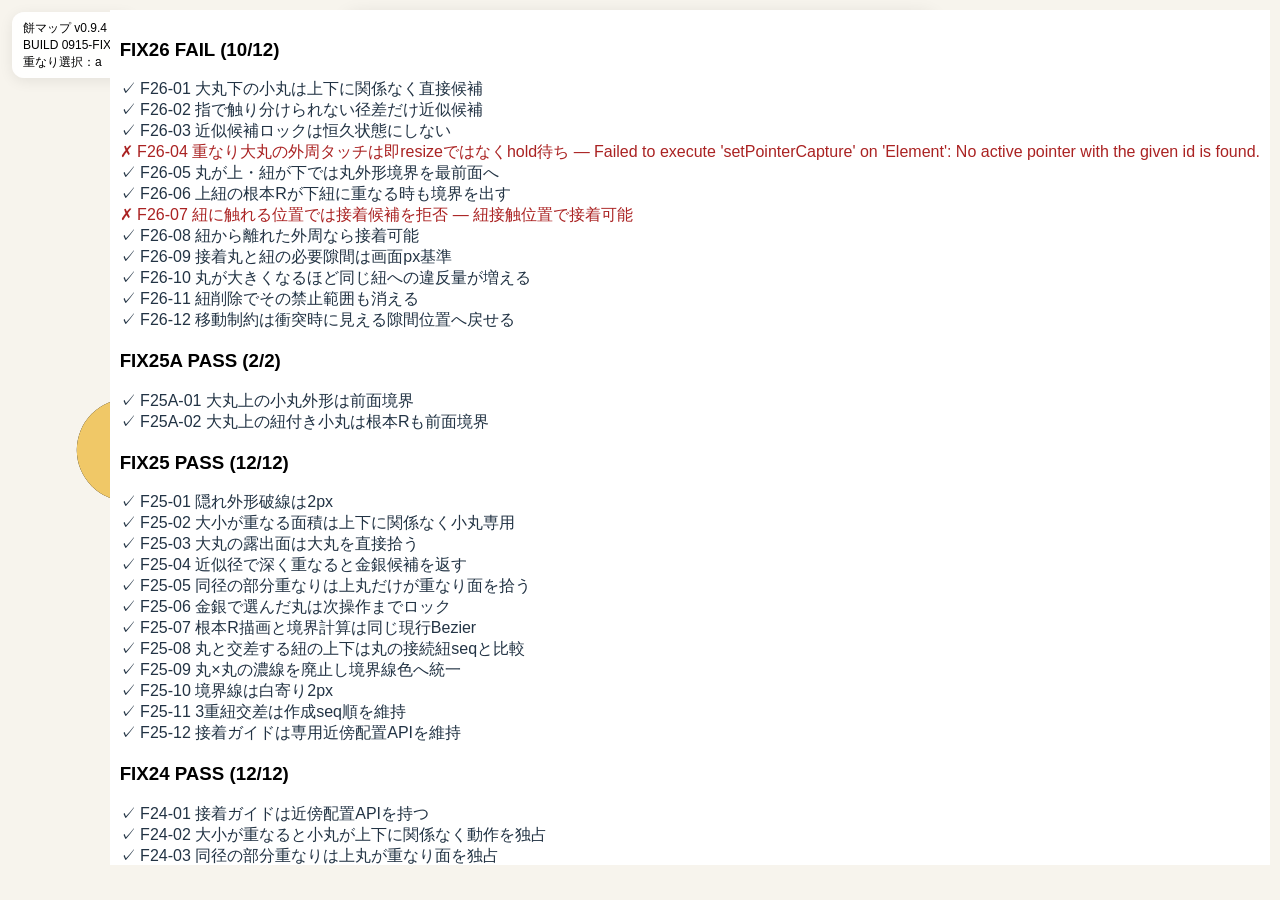
==== commit 27569361: "Load FIX26 regression suite" ====
--- a/regression.html
+++ b/regression.html
@@ -1 +1 @@
-<!doctype html><html lang="ja"><head><meta charset="utf-8"><meta name="viewport" content="width=device-width,initial-scale=1"><title>餅マップ 回帰 FIX22</title><link rel="stylesheet" href="style.css?v=0914-fix21"><link rel="stylesheet" href="style-fix22.css?v=0914-fix22"><style>#regressionPanel{position:fixed;top:10px;right:10px;z-index:99999;background:#fff;padding:10px;max-height:95vh;overflow:auto}.fail{color:#a22}.pass{color:#234}</style></head><body><div id="wrap"><svg id="stage" viewBox="0 0 1000 700"><g id="world"><g id="shadowLayer"></g><g id="linksLayer"></g><g id="mergeLayer"></g><g id="liveLayer"></g><g id="overlapLayer"></g><g id="nodesLayer"></g><g id="hiddenLayer"></g><g id="inkLayer"></g><g id="uiLayer"></g></g></svg><div id="status"></div><div id="controls"><button id="undoBtn">戻る</button><button id="redoBtn">進む</button><button id="fitBtn">全体</button><button id="selectBtn">選択</button><button id="newBtn">新規丸</button><button id="linkBtn">紐付け</button><button id="detachBtn">分離</button><button id="eraseBtn"><svg><path data-icon-part="paper"/></svg>消しゴム</button></div><div id="contextMenu"></div><div id="confirmDelete" style="display:none"><div id="deleteMsg"></div><button id="cancelDelete"></button><button id="doDelete"></button></div><div id="help"></div></div><div id="regressionPanel"><div id="regressionResults"></div></div><script src="app-core.js?v=0914-fix21"></script><script src="app-render.js?v=0914-fix21"></script><script src="app-gesture.js?v=0914-fix21"></script><script src="app-ui.js?v=0914-fix21"></script><script src="app-fix6.js?v=0914-fix21"></script><script src="app-fix7.js?v=0914-fix21"></script><script src="app-fix8.js?v=0914-fix21"></script><script src="app-fix9.js?v=0914-fix21"></script><script src="app-fix10.js?v=0914-fix21"></script><script src="app-fix11.js?v=0914-fix21"></script><script src="app-fix12.js?v=0914-fix21"></script><script src="app-fix13.js?v=0914-fix21"></script><script src="app-fix13b.js?v=0914-fix21"></script><script src="app-fix14.js?v=0914-fix21"></script><script src="app-fix14b.js?v=0914-fix21"></script><script src="app-fix15.js?v=0914-fix21"></script><script src="app-fix16.js?v=0914-fix21"></script><script src="app-fix17.js?v=0914-fix21"></script><script src="app-fix17b.js?v=0914-fix21"></script><script src="app-fix18.js?v=0914-fix21"></script><script src="app-fix18-ui.js?v=0914-fix21"></script><script src="app-fix19.js?v=0914-fix21"></script><script src="app-fix19-hit.js?v=0914-fix21"></script><script src="app-fix19-ui.js?v=0914-fix21"></script><script src="app-fix20.js?v=0914-fix21"></script><script src="app-fix20-hit.js?v=0914-fix21"></script><script src="app-fix20-ui.js?v=0914-fix21"></script><script src="app-fix21.js?v=0914-fix21"></script><script src="app-fix21-hit.js?v=0914-fix21"></script><script src="app-fix21-ui.js?v=0914-fix21"></script><script src="app-fix22.js?v=0914-fix22"></script><script src="app-fix22-hit.js?v=0914-fix22"></script><script src="app-fix22-ui.js?v=0914-fix22"></script><script src="app-regression22.js?v=0914-fix22"></script></body></html>+<!doctype html><html lang="ja"><head><meta charset="utf-8"><meta name="viewport" content="width=device-width,initial-scale=1"><title>餅マップ 回帰 FIX26</title><link rel="stylesheet" href="style.css?v=0914-fix21"><link rel="stylesheet" href="style-fix22.css?v=0914-fix22"><style>#regressionPanel{position:fixed;top:10px;right:10px;z-index:99999;background:#fff;padding:10px;max-height:95vh;overflow:auto}.fail{color:#a22}.pass{color:#234}</style></head><body><div id="wrap"><svg id="stage" viewBox="0 0 1000 700"><g id="world"><g id="shadowLayer"></g><g id="linksLayer"></g><g id="mergeLayer"></g><g id="liveLayer"></g><g id="overlapLayer"></g><g id="nodesLayer"></g><g id="hiddenLayer"></g><g id="inkLayer"></g><g id="uiLayer"></g></g></svg><div id="status"></div><div id="controls"><button id="undoBtn">戻る</button><button id="redoBtn">進む</button><button id="fitBtn">全体</button><button id="selectBtn">選択</button><button id="newBtn">新規丸</button><button id="linkBtn">紐付け</button><button id="detachBtn">分離</button><button id="eraseBtn"><svg><path data-icon-part="paper"/></svg>消しゴム</button></div><div id="contextMenu"></div><div id="confirmDelete" style="display:none"><div id="deleteMsg"></div><button id="cancelDelete"></button><button id="doDelete"></button></div><div id="help"></div></div><div id="regressionPanel"><div id="regressionResults"></div></div><script src="app-core.js?v=0914-fix21"></script><script src="app-render.js?v=0914-fix21"></script><script src="app-gesture.js?v=0914-fix21"></script><script src="app-ui.js?v=0914-fix21"></script><script src="app-fix6.js?v=0914-fix21"></script><script src="app-fix7.js?v=0914-fix21"></script><script src="app-fix8.js?v=0914-fix21"></script><script src="app-fix9.js?v=0914-fix21"></script><script src="app-fix10.js?v=0914-fix21"></script><script src="app-fix11.js?v=0914-fix21"></script><script src="app-fix12.js?v=0914-fix21"></script><script src="app-fix13.js?v=0914-fix21"></script><script src="app-fix13b.js?v=0914-fix21"></script><script src="app-fix14.js?v=0914-fix21"></script><script src="app-fix14b.js?v=0914-fix21"></script><script src="app-fix15.js?v=0914-fix21"></script><script src="app-fix16.js?v=0914-fix21"></script><script src="app-fix17.js?v=0914-fix21"></script><script src="app-fix17b.js?v=0914-fix21"></script><script src="app-fix18.js?v=0914-fix21"></script><script src="app-fix18-ui.js?v=0914-fix21"></script><script src="app-fix19.js?v=0914-fix21"></script><script src="app-fix19-hit.js?v=0914-fix21"></script><script src="app-fix19-ui.js?v=0914-fix21"></script><script src="app-fix20.js?v=0914-fix21"></script><script src="app-fix20-hit.js?v=0914-fix21"></script><script src="app-fix20-ui.js?v=0914-fix21"></script><script src="app-fix21.js?v=0914-fix21"></script><script src="app-fix21-hit.js?v=0914-fix21"></script><script src="app-fix21-ui.js?v=0914-fix21"></script><script src="app-fix22.js?v=0914-fix22"></script><script src="app-fix22-hit.js?v=0914-fix22"></script><script src="app-fix22-ui.js?v=0914-fix22"></script><script src="app-regression22.js?v=0914-fix22"></script><script src="app-fix25a-hotfix.js?v=0914-fix25a"></script><script src="app-fix26-loader.js?v=0915-fix26"></script></body></html>
